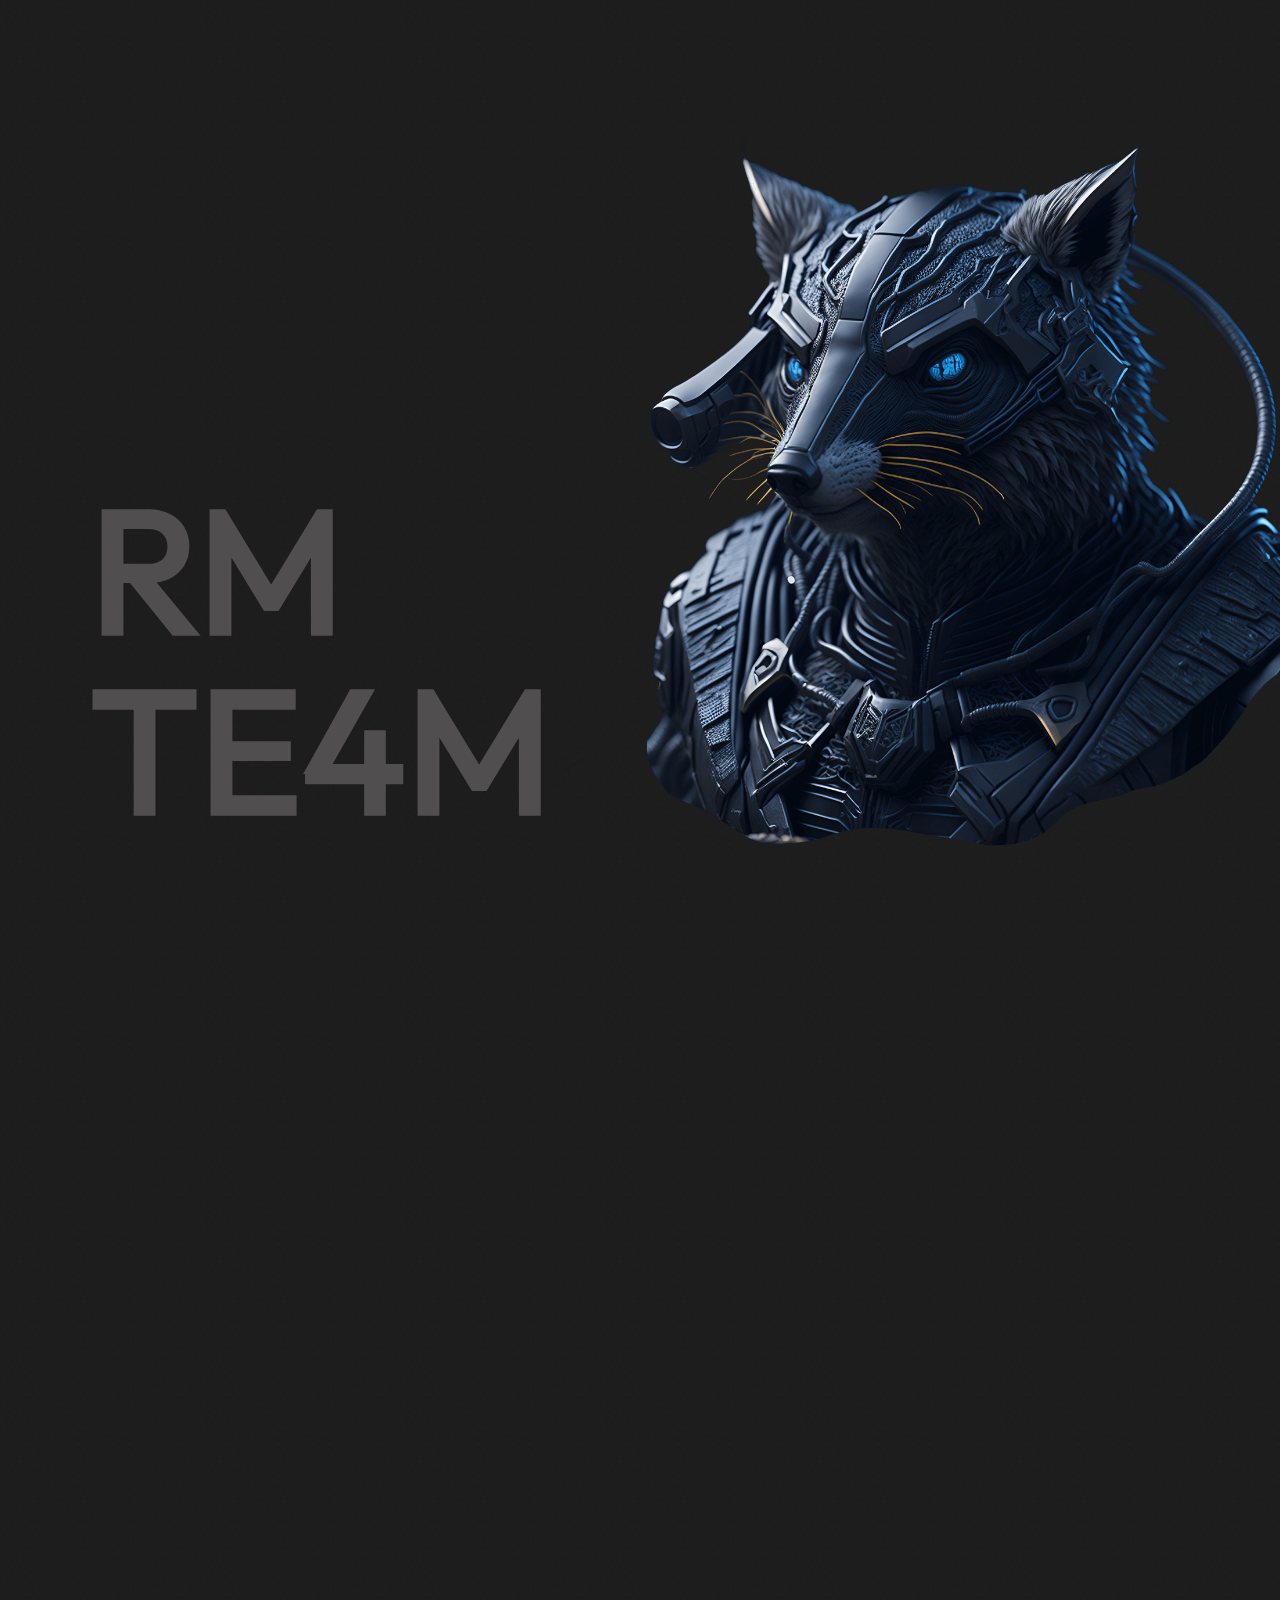
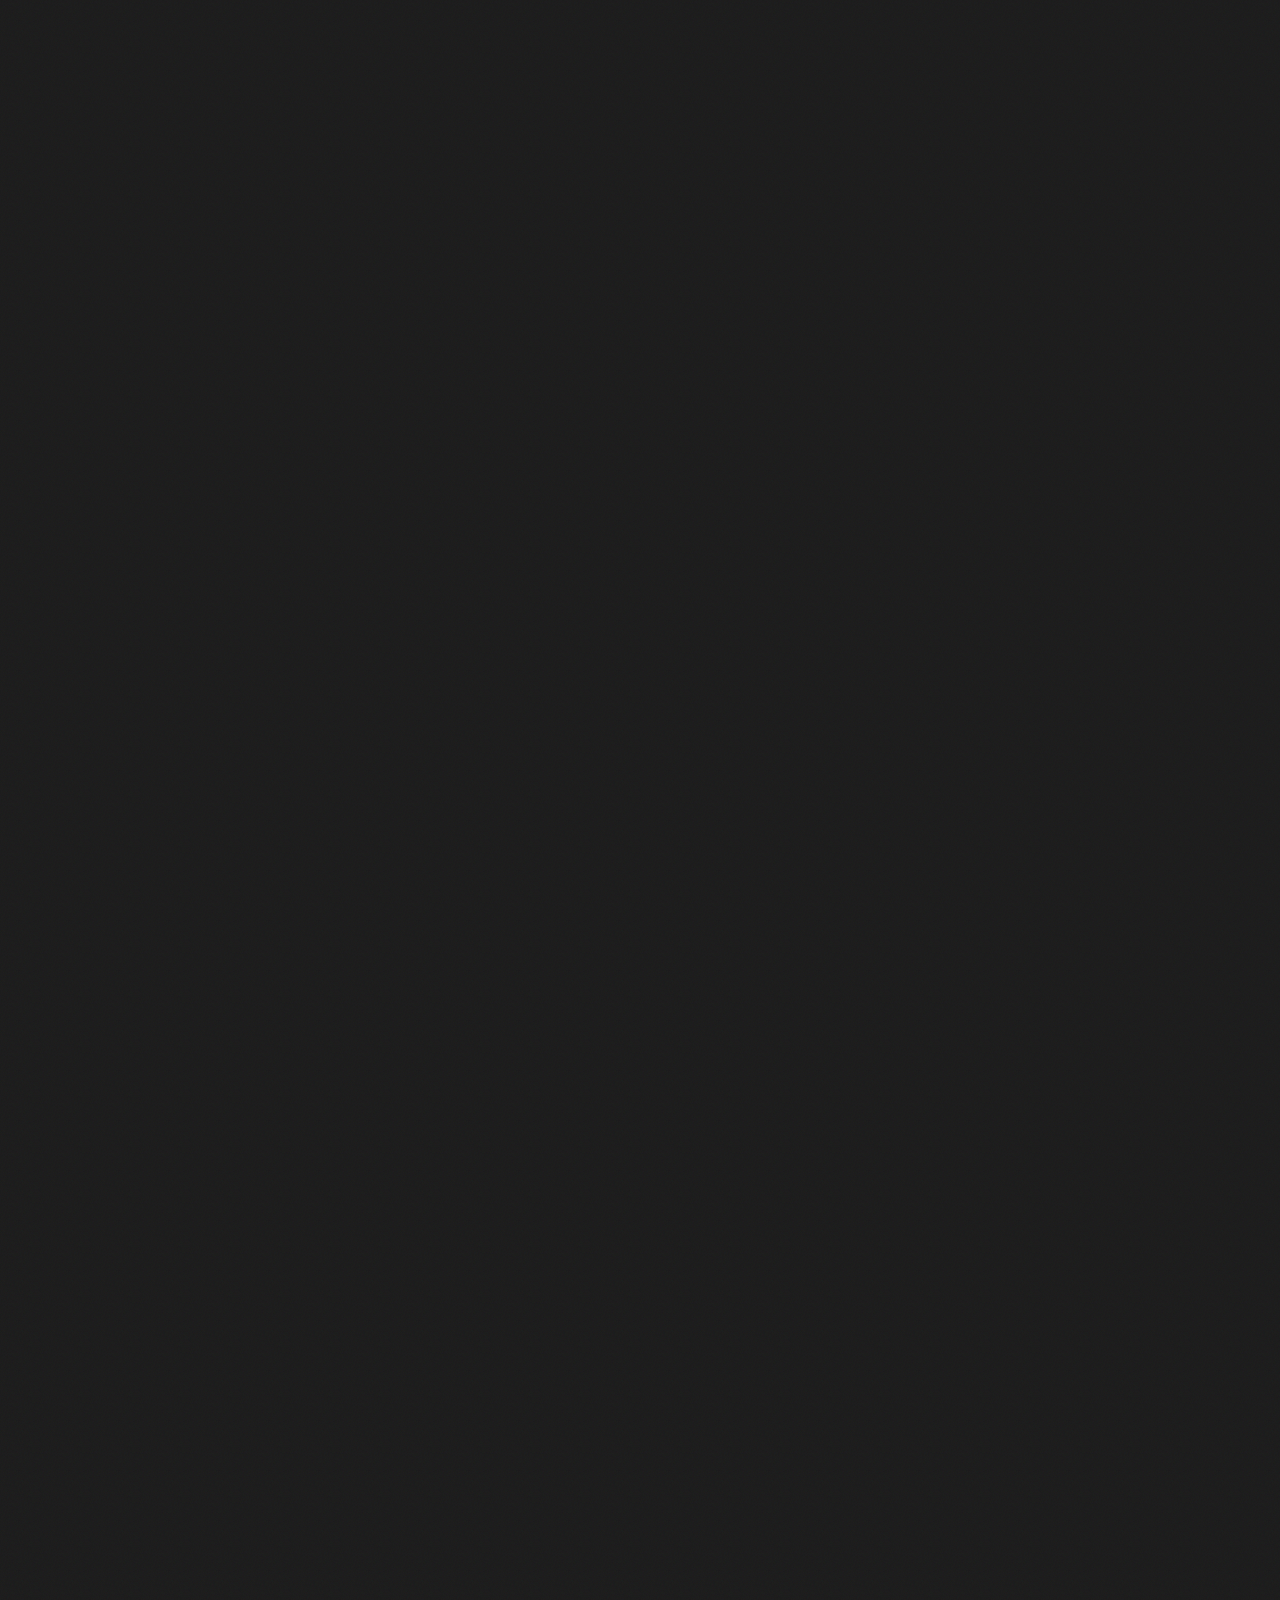
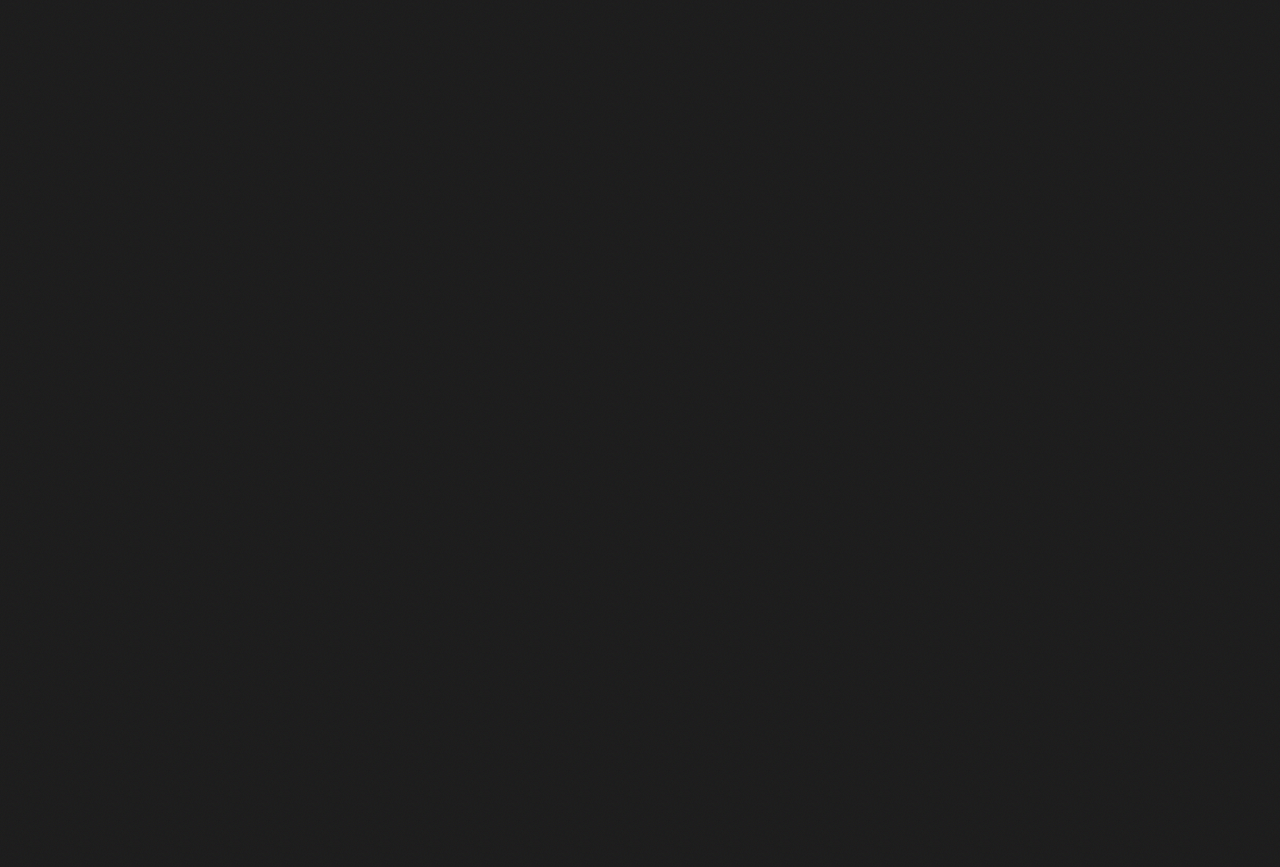
==== index.html @ 1c0ec833 "1.0.4" ====
<!DOCTYPE html>
<html lang="ru">
<head>

	<meta charset="UTF-8">
	<meta http-equiv="X-UA-Compatible" content="IE=edge">
	<meta name="viewport" content="width=device-width, initial-scale=1.0">
	<meta name="yandex-verification" content="faee36d8ee46a198" />
	<meta name="description" content="Создайте свой собственный веб-сайт с помощью нашей профессиональной веб-разработки. Мы предлагаем широкий спектр услуг по созданию и дизайну сайтов, включая мобильную адаптацию, оптимизацию для поисковых систем и пользовательский интерфейс. Наша команда опытных разработчиков готова помочь вам воплотить в жизнь вашу уникальную идею и создать эффективный и функциональный веб-сайт. Закажите свой новый сайт прямо сейчас и выделитесь среди конкурентов!">
	<meta name="p:domain_verify" content="6be5b421e99a1448b166b4dd6027c4ae"/>

	<meta http-equiv="cache-control" content="no-cache">
	<meta http-equiv="expires" content="0">

	<link rel="apple-touch-icon" sizes="57x57" href="img/favicon/apple-icon-57x57.png">
	<link rel="apple-touch-icon" sizes="60x60" href="img/favicon/apple-icon-60x60.png">
	<link rel="apple-touch-icon" sizes="72x72" href="img/favicon/apple-icon-72x72.png">
	<link rel="apple-touch-icon" sizes="76x76" href="img/favicon/apple-icon-76x76.png">
	<link rel="apple-touch-icon" sizes="114x114" href="img/favicon/apple-icon-114x114.png">
	<link rel="apple-touch-icon" sizes="120x120" href="img/favicon/apple-icon-120x120.png">
	<link rel="apple-touch-icon" sizes="144x144" href="img/favicon/apple-icon-144x144.png">
	<link rel="apple-touch-icon" sizes="152x152" href="img/favicon/apple-icon-152x152.png">
	<link rel="apple-touch-icon" sizes="180x180" href="img/favicon/apple-icon-180x180.png">
	<link rel="icon" type="image/png" sizes="192x192"  href="img/favicon/android-icon-192x192.png">
	<link rel="icon" type="image/png" sizes="32x32" href="img/favicon/favicon-32x32.png">
	<link rel="icon" type="image/png" sizes="96x96" href="img/favicon/favicon-96x96.png">
	<link rel="icon" type="image/png" sizes="16x16" href="img/favicon/favicon-16x16.png">
	<link rel="manifest" href="img/favicon/manifest.json">
	<meta name="msapplication-TileColor" content="#ffffff">
	<meta name="msapplication-TileImage" content="img/favicon/ms-icon-144x144.png">
	<meta name="theme-color" content="#ffffff">
	<link color="#fff" rel="mask-icon" href="img/favicon/apple-icon-120x120.svg">


	

	<title>RMTe4m</title>

	<script src="libs/gsap/gsap.min.js" defer></script>
	<script src="libs/gsap/ScrollTrigger.min.js" defer></script>
	<script src="libs/gsap/ScrollSmoother.min.js" defer></script>

	
 

	<link rel="stylesheet" href="css/main.css">
	<script src="js/app.js" defer></script>

</head>
<body>

	<div class="wrapper">
		<div class="content">

			<header class="hero-section">
				<img data-speed=".6" class="hero" src="img/logoff.png" alt="Alt" >
				<div class="container">
					<div data-speed=".75" class="main-header">
						<h1 class="main-title">RM</h1>
						<h1 class="main-title2">TE4M</h1>
					</div>
				</div>
			</header>
		
			<div class="portfolio">
				<div class="container">
					<main class="gallery">
	
						<div data-speed=".9" class="gallery__left">
		
							<img class="gallery__item" src="img/work/001.jpg" alt="Alt">
							<div class="text-block gallery__item">
								<h2 class="text-block__h">UX/UI-дизайн и  Nocode-решения</h2>
								<p class="text-block__p"> Создавайте осмысленный и красивый дизайн интерфейсов для решения бизнес-задач компании.</p>
							</div>
							<img class="gallery__item" src="img/work/002.jpg" alt="Alt">
		
							<div class="text-block gallery__item">
								<h2 class="text-block__h">Контекстная, таргетированная и медийная реклама</h2>
								<p class="text-block__p"> Стратегический маркетинг производительности для крупных организаций,стремящихся к лидерству в своей отрасли.</p>
							</div>
		
							<img class="gallery__item" src="img/work/006.jpg" alt="Alt">
		
						</div>

						<div data-speed="1.1" class="gallery__right">
		
							<div class="text-block gallery__item">
								<h2 class="text-block__h">Проектируем, разрабатываем, развиваем и поддерживаем веб‑проекты</h2>
								<p class="text-block__p">Команда обеспечивает полный цикл разработки,от архитектуры решения до регулярных релизов и долгосрочных проектов</p>
							</div>
		
							<img class="gallery__item" src="img/work/004.jpg" alt="Alt">
							<img class="gallery__item" src="img/work/005.jpg" alt="Alt">
							<img class="gallery__item" src="img/work/003.jpg" alt="Alt">
		
						</div>

					</main>
				</div>
			</div>

		</div>
	</div>
 
</body>
</html>
---- css/main.css ----
* {
	margin: 0;
	padding: 0;
	box-sizing: border-box;
}
:root {
	--index: calc(1vw + 1vh);
	--color-header: #f4efec;
	--color-text: #cdc6c3;
	--gallery-gap: calc(var(--index) * 7.5)
}
@font-face {
	font-family: raleway-c;
	src: url(../fonts/raleway-regular.woff2);
}
@font-face {
	font-family: outfit-c;
	src: url(../fonts/outfit-regular.woff2);
}
h1, h2, h3, h4, h5, h6 {
	font-family: outfit-c;
}
/* will-change */
.content, .hero, .main-header, .gallery > * {
	will-change: transform;
}
body {
	background-image: url(../img/bg.jpg);
	background-size: 50px;
	color: #fafafa;
	font-family: raleway-c;
	overflow-x: hidden;
}
.hero {
	width: calc(var(--index) * 36);
	position: absolute;
	left: 44vw;
	top: 22vh;
	z-index: -1;
}
.main-header {
	height: 100vh;
	
	
}
.container {
	padding: 0 7vw;
}
.main-title {
	font-size: calc(var(--index) * 8);
	color: #504e4f;
	position: absolute;
	width: min-content;
	bottom: 28vh;
	line-height: .9;
	
}
.main-title2{
	font-size: calc(var(--index) * 8);
	color: #504e4f;
	position: absolute;
	width: min-content;
	bottom: 8vh;
	
	line-height: .9;
	
	
}

.gallery {
	display: flex;
	padding: calc(var(--index) * 8) 0;
}
.gallery > * {
	flex: 1;
	display: flex;
	align-items: center;
	flex-direction: column;
}
.gallery__item {
	max-width: calc(var(--index) * 21);
	margin-bottom: var(--gallery-gap);
	max-height: 180vh;
	border-radius: 8px;
}
.gallery__left {
	margin-top: calc(var(--gallery-gap) * 1.75);
}
.gallery__right .gallery__item {
	margin: 0;
	margin-top: var(--gallery-gap);
}
.text-block {
	color: var(--color-text);
	position: relative;
}
.text-block__h {
	font-size: 2rem;
	line-height: 2.4rem;
	color: var(--color-header);
	margin-bottom: 1.5rem;
}
.text-block__p {
	line-height: 1.75;
}


@media (min-width: 1200px) {

}

@media (min-width: 992px) and (max-width: 1199px) {

}

@media (min-width: 768px) and (max-width: 991px) {
	.hero {
		width: calc(var(--index) * 24);
		position: absolute;
		/*left: 25vw;*/
		top: 30vh;
		z-index: -1;
		/* display: none; */
}
	.main-header{
		height: 80vh;
	}
}

@media (min-width: 480px) and (max-width: 767px) {

	.gallery{
		display: flex;
		flex-direction: column;
	}

	.hero {
		width: calc(var(--index) * 24);
		position: absolute;
		left: 25vw;
		top: 2vh;
		z-index: -1;
		/* display: none; */
}
}

@media (min-width: 320px) and (max-width: 479px) {
	.gallery{
		display: flex;
		flex-direction: column;
	}

	.hero {
		width: calc(var(--index) * 16);
		position: absolute;
		left: 45vw;
		top: 25vh;
		z-index: -1;
		/* display: none; */
}

.main-header{
	height: 70vh;
}
}

@media (max-width: 320px) {
	.gallery{
		display: flex;
		flex-direction: column;
	}
	.hero {
		width: calc(var(--index) * 20);
		position: absolute;
		left: 45vw;
		top: 15vh;
		z-index: -1;
		/* display: none; */
}
.main-header{
	height: 60vh;
}
}
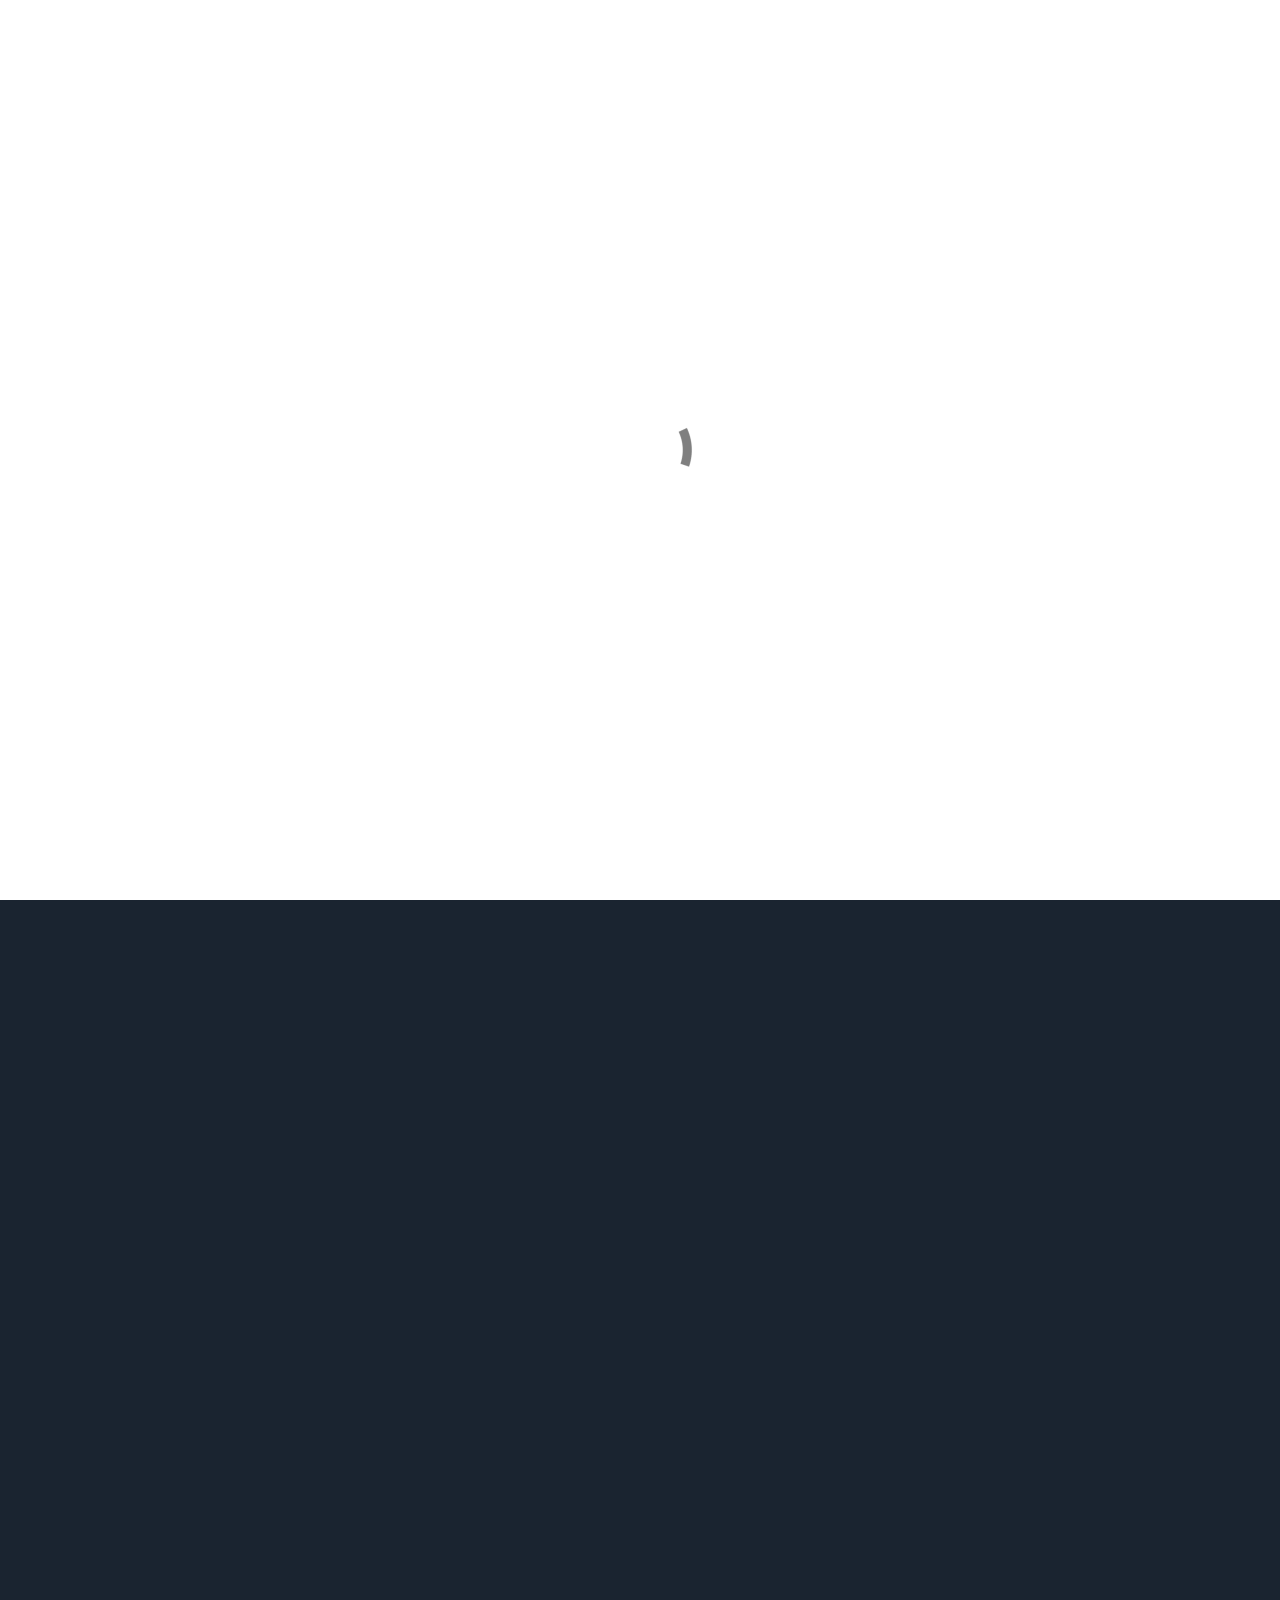
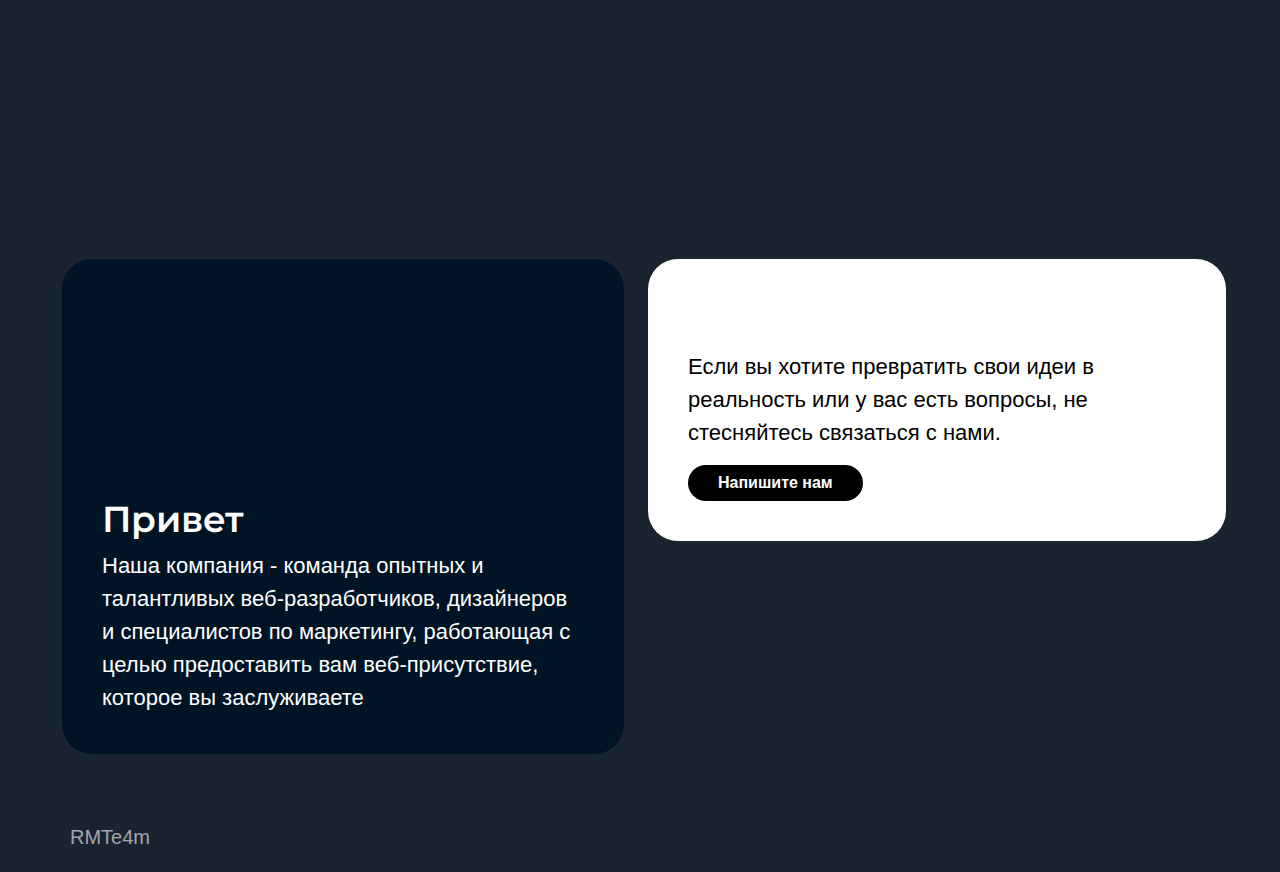
==== commit ad40aeef: "2.0.0" ====
--- a/index.html
+++ b/index.html
@@ -1,108 +1,268 @@
-<!DOCTYPE html>
-<html lang="ru">
-<head>
-
-	<meta charset="UTF-8">
-	<meta http-equiv="X-UA-Compatible" content="IE=edge">
-	<meta name="viewport" content="width=device-width, initial-scale=1.0">
-	<meta name="yandex-verification" content="faee36d8ee46a198" />
-	<meta name="description" content="Создайте свой собственный веб-сайт с помощью нашей профессиональной веб-разработки. Мы предлагаем широкий спектр услуг по созданию и дизайну сайтов, включая мобильную адаптацию, оптимизацию для поисковых систем и пользовательский интерфейс. Наша команда опытных разработчиков готова помочь вам воплотить в жизнь вашу уникальную идею и создать эффективный и функциональный веб-сайт. Закажите свой новый сайт прямо сейчас и выделитесь среди конкурентов!">
-	<meta name="p:domain_verify" content="6be5b421e99a1448b166b4dd6027c4ae"/>
-
-	<meta http-equiv="cache-control" content="no-cache">
-	<meta http-equiv="expires" content="0">
-
-	<link rel="apple-touch-icon" sizes="57x57" href="img/favicon/apple-icon-57x57.png">
-	<link rel="apple-touch-icon" sizes="60x60" href="img/favicon/apple-icon-60x60.png">
-	<link rel="apple-touch-icon" sizes="72x72" href="img/favicon/apple-icon-72x72.png">
-	<link rel="apple-touch-icon" sizes="76x76" href="img/favicon/apple-icon-76x76.png">
-	<link rel="apple-touch-icon" sizes="114x114" href="img/favicon/apple-icon-114x114.png">
-	<link rel="apple-touch-icon" sizes="120x120" href="img/favicon/apple-icon-120x120.png">
-	<link rel="apple-touch-icon" sizes="144x144" href="img/favicon/apple-icon-144x144.png">
-	<link rel="apple-touch-icon" sizes="152x152" href="img/favicon/apple-icon-152x152.png">
-	<link rel="apple-touch-icon" sizes="180x180" href="img/favicon/apple-icon-180x180.png">
-	<link rel="icon" type="image/png" sizes="192x192"  href="img/favicon/android-icon-192x192.png">
-	<link rel="icon" type="image/png" sizes="32x32" href="img/favicon/favicon-32x32.png">
-	<link rel="icon" type="image/png" sizes="96x96" href="img/favicon/favicon-96x96.png">
-	<link rel="icon" type="image/png" sizes="16x16" href="img/favicon/favicon-16x16.png">
-	<link rel="manifest" href="img/favicon/manifest.json">
-	<meta name="msapplication-TileColor" content="#ffffff">
-	<meta name="msapplication-TileImage" content="img/favicon/ms-icon-144x144.png">
-	<meta name="theme-color" content="#ffffff">
-	<link color="#fff" rel="mask-icon" href="img/favicon/apple-icon-120x120.svg">
-
-
-	
-
-	<title>RMTe4m</title>
-
-	<script src="libs/gsap/gsap.min.js" defer></script>
-	<script src="libs/gsap/ScrollTrigger.min.js" defer></script>
-	<script src="libs/gsap/ScrollSmoother.min.js" defer></script>
-
-	
- 
-
-	<link rel="stylesheet" href="css/main.css">
-	<script src="js/app.js" defer></script>
-
-</head>
-<body>
-
-	<div class="wrapper">
-		<div class="content">
-
-			<header class="hero-section">
-				<img data-speed=".6" class="hero" src="img/logoff.png" alt="Alt" >
-				<div class="container">
-					<div data-speed=".75" class="main-header">
-						<h1 class="main-title">RM</h1>
-						<h1 class="main-title2">TE4M</h1>
-					</div>
-				</div>
-			</header>
-		
-			<div class="portfolio">
-				<div class="container">
-					<main class="gallery">
-	
-						<div data-speed=".9" class="gallery__left">
-		
-							<img class="gallery__item" src="img/work/001.jpg" alt="Alt">
-							<div class="text-block gallery__item">
-								<h2 class="text-block__h">UX/UI-дизайн и  Nocode-решения</h2>
-								<p class="text-block__p"> Создавайте осмысленный и красивый дизайн интерфейсов для решения бизнес-задач компании.</p>
-							</div>
-							<img class="gallery__item" src="img/work/002.jpg" alt="Alt">
-		
-							<div class="text-block gallery__item">
-								<h2 class="text-block__h">Контекстная, таргетированная и медийная реклама</h2>
-								<p class="text-block__p"> Стратегический маркетинг производительности для крупных организаций,стремящихся к лидерству в своей отрасли.</p>
-							</div>
-		
-							<img class="gallery__item" src="img/work/006.jpg" alt="Alt">
-		
-						</div>
-
-						<div data-speed="1.1" class="gallery__right">
-		
-							<div class="text-block gallery__item">
-								<h2 class="text-block__h">Проектируем, разрабатываем, развиваем и поддерживаем веб‑проекты</h2>
-								<p class="text-block__p">Команда обеспечивает полный цикл разработки,от архитектуры решения до регулярных релизов и долгосрочных проектов</p>
-							</div>
-		
-							<img class="gallery__item" src="img/work/004.jpg" alt="Alt">
-							<img class="gallery__item" src="img/work/005.jpg" alt="Alt">
-							<img class="gallery__item" src="img/work/003.jpg" alt="Alt">
-		
-						</div>
-
-					</main>
-				</div>
-			</div>
-
-		</div>
-	</div>
- 
-</body>
-</html>+<!doctype html>
+<html>
+<head>
+    <meta charset="utf-8">
+    <meta name="keywords" content="">
+    <meta name="description" content="">
+    <meta name="viewport" content="width=device-width, initial-scale=1.0, viewport-fit=cover">
+	<meta name="robots" content="index, follow">
+    
+
+
+
+
+	<meta name="description" content="Создайте свой собственный веб-сайт с помощью нашей профессиональной веб-разработки. Мы предлагаем широкий спектр услуг по созданию и дизайну сайтов, включая мобильную адаптацию, оптимизацию для поисковых систем и пользовательский интерфейс. Наша команда опытных разработчиков готова помочь вам воплотить в жизнь вашу уникальную идею и создать эффективный и функциональный веб-сайт. Закажите свой новый сайт прямо сейчас и выделитесь среди конкурентов!">
+	<meta name="p:domain_verify" content="6be5b421e99a1448b166b4dd6027c4ae"/>
+
+	<meta http-equiv="cache-control" content="no-cache">
+	<meta http-equiv="expires" content="0">
+
+	<link rel="apple-touch-icon" sizes="57x57" href="img/favicon/apple-icon-57x57.png">
+	<link rel="apple-touch-icon" sizes="60x60" href="img/favicon/apple-icon-60x60.png">
+	<link rel="apple-touch-icon" sizes="72x72" href="img/favicon/apple-icon-72x72.png">
+	<link rel="apple-touch-icon" sizes="76x76" href="img/favicon/apple-icon-76x76.png">
+	<link rel="apple-touch-icon" sizes="114x114" href="img/favicon/apple-icon-114x114.png">
+	<link rel="apple-touch-icon" sizes="120x120" href="img/favicon/apple-icon-120x120.png">
+	<link rel="apple-touch-icon" sizes="144x144" href="img/favicon/apple-icon-144x144.png">
+	<link rel="apple-touch-icon" sizes="152x152" href="img/favicon/apple-icon-152x152.png">
+	<link rel="apple-touch-icon" sizes="180x180" href="img/favicon/apple-icon-180x180.png">
+	<link rel="icon" type="image/png" sizes="192x192"  href="img/favicon/android-icon-192x192.png">
+	<link rel="icon" type="image/png" sizes="32x32" href="img/favicon/favicon-32x32.png">
+	<link rel="icon" type="image/png" sizes="96x96" href="img/favicon/favicon-96x96.png">
+	<link rel="icon" type="image/png" sizes="16x16" href="img/favicon/favicon-16x16.png">
+	<link rel="manifest" href="img/favicon/manifest.json">
+	<meta name="msapplication-TileColor" content="#ffffff">
+	<meta name="msapplication-TileImage" content="img/favicon/ms-icon-144x144.png">
+	<meta name="theme-color" content="#ffffff">
+	<link color="#fff" rel="mask-icon" href="img/favicon/apple-icon-120x120.svg">
+
+	<link rel="shortcut icon" type="image/png" href="favicon.ico">
+
+
+
+
+
+    
+	<link rel="stylesheet" type="text/css" href="./css/bootstrap.min.css?3400">
+	<link rel="stylesheet" type="text/css" href="style.css?5628">
+	<link rel="stylesheet" type="text/css" href="./css/animate.min.css?1532">
+	<link href='https://fonts.googleapis.com/css?family=Montserrat&display=swap&subset=latin,latin-ext' rel='stylesheet' type='text/css'>
+    <title>Home</title>
+
+
+    
+<!-- Analytics -->
+ 
+<!-- Analytics END -->
+    
+</head>
+<body>
+
+<!-- Preloader -->
+<div id="page-loading-blocs-notifaction" class="page-preloader"></div>
+<!-- Preloader END -->
+
+
+<!-- Main container -->
+<div class="page-container">
+    
+<!-- bloc-1 -->
+<div class="bloc sticky-nav bgc-3726 d-bloc " id="bloc-1">
+	<div class="container bloc-no-padding">
+		<div class="row">
+			<div class="col ps-lg-3 pe-lg-3 ps-0 pe-0 ps-sm-2 pe-sm-2">
+				<nav class="navbar navbar-light row navbar-expand-md" role="navigation">
+					<div class="container-fluid ">
+						<a class="navbar-brand brand ltc-3849" href="./">RMTe4m</a>
+						<button id="nav-toggle" type="button" class="ui-navbar-toggler navbar-toggler border-0 p-0 ms-auto" aria-expanded="false" aria-label="Toggle navigation" data-bs-toggle="collapse" data-bs-target=".navbar-18508">
+							<span class="navbar-toggler-icon"><svg height="32" viewBox="0 0 32 32" width="32"><path class="svg-menu-icon" d="m2 9h28m-28 7h28m-28 7h28"></path></svg></span>
+						</button>
+						<div class="collapse navbar-collapse navbar-18508">
+								<ul class="site-navigation nav navbar-nav ms-auto">
+									<li class="nav-item">
+										<a href="./prorj1/index.html" class="nav-link a-btn">Разработка</a>
+									</li>
+									<li class="nav-item">
+										<a href="./proj2/index.html" class="nav-link a-btn">UX/UI-дизайн</a>
+									</li>
+									<li class="nav-item">
+										<a href="./proj3/index.html" class="nav-link a-btn">SEO</a>
+									</li>
+									<li class="nav-item">
+										<a href="./proj4/index.html" class="nav-link a-btn">Брендинг</a>
+									</li>
+									<li class="nav-item">
+										<a href="./contact/index.html" class="nav-link a-btn">Контакты</a>
+									</li>
+								</ul>
+							</div>
+					</div>
+				</nav>
+			</div>
+		</div>
+	</div>
+</div>
+<!-- bloc-1 END -->
+
+<!-- bloc-1 -->
+<div class="bloc bgc-3726 d-bloc" id="bloc-1">
+	<div class="container bloc-lg">
+		<div class="row">
+			<div class="col-md-6 text-start">
+				<ul class="list-style list-unstyled">
+					<li>
+						<p class="p-style tc-3849 floating animated floating-hvr" data-appear-anim-style="floating">
+							Разработка
+						</p>
+					</li>
+					<li>
+						<p class="p-2-style tc-3849 animated floating" data-appear-anim-style="floating">
+							UX/UI-дизайн
+						</p>
+					</li>
+					<li>
+						<p class="p-3-style tc-3849 animated floating" data-appear-anim-style="floating">
+							Реклама, SEO
+						</p>
+					</li>
+					<li>
+						<p class="p-4-style tc-3849 animated floating" data-appear-anim-style="floating">
+							Брендинг
+						</p>
+					</li>
+				</ul>
+			</div>
+			<div class="col-md-6 text-start">
+				<div class="form-group mb-3">
+					<p class="p-5-style tc-3849">
+						Наша страсть - воплощать ваши идеи в современные и функциональные онлайн-платформы<br>
+					</p>
+				</div>
+				<div class="form-group mb-3">
+					<p class="p-6-style tc-3849">
+						Мы - команда опытных и талантливых разработчиков, специализирующихся на создании уникальных и инновационных веб-сайтов.<br>
+					</p>
+				</div>
+			</div>
+		</div>
+	</div>
+</div>
+<!-- bloc-1 END -->
+
+<!-- bloc-0 -->
+<div class="bloc bgc-3726 d-bloc" id="bloc-0">
+	<div class="container bloc-sm">
+		<div class="row">
+			<div class="col-md-6 text-center text-md-start mb-4 col-lg-6 text-sm-start pe-0 ps-0 col-sm-6 ps-sm-2 pe-sm-2 mb-sm-2 mb-lg-4 ps-lg-3 pe-lg-3">
+				<div class="bento-box bg-img-box text-start box-bg-1 scroll-fx-right-in-fade">
+					<h3 class="box-heading gradient-heading">
+						Разработка<br>
+					</h3><a href="./prorj1/"><img src="img/lazyload-ph.png" data-src="img/arrow.svg" class="img-fluid mx-auto d-block arrow-btn img-style lazyload" alt="arrow" data-bs-placement="top" data-bs-toggle="tooltip" title="View Project." width="60" height="60"></a>
+				</div>
+			</div>
+			<div class="col-md-6 text-md-start mb-4 col-lg-6 text-sm-start text-start pe-0 ps-0 col-sm-6 pe-sm-2 ps-sm-2 mb-sm-3 mb-lg-4 ps-lg-3 pe-lg-3">
+				<div class="bento-box bg-img-box box-bg-2 scroll-fx-left-in-fade">
+					<h3 class="box-heading gradient-heading">
+						UX/UI-дизайн<br>
+					</h3><a href="./proj2/"><img src="img/lazyload-ph.png" data-src="img/arrow.svg" class="img-fluid mx-auto d-block arrow-btn img-bloc-0-style lazyload" alt="arrow" data-bs-placement="top" data-bs-toggle="tooltip" title="View Project." width="60" height="60"></a>
+				</div>
+			</div>
+			<div class="col-md-6 text-md-start mb-4 col-lg-6 text-sm-start text-start pe-0 ps-0 col-sm-6 pe-sm-2 ps-sm-2 mb-sm-3 ps-lg-3 pe-lg-3 mb-lg-4">
+				<div class="bento-box bg-img-box box-bg-3 none scroll-fx-right-in-fade">
+					<h3 class="box-heading gradient-heading">
+						Брендинг
+					</h3><a href="./proj3/"><img src="img/lazyload-ph.png" data-src="img/arrow.svg" class="img-fluid mx-auto d-block arrow-btn img-3-style lazyload" alt="arrow" data-bs-placement="top" data-bs-toggle="tooltip" title="View Project." width="60" height="60"></a>
+				</div>
+			</div>
+			<div class="col-md-6 text-md-start mb-4 col-lg-6 text-sm-start text-start pe-0 ps-0 col-sm-6 pe-sm-2 ps-sm-2 mb-sm-2 ps-lg-3 pe-lg-3 mb-lg-4">
+				<div class="bento-box bg-img-box box-bg-4 none scroll-fx-left-in-fade">
+					<h3 class="box-heading gradient-heading">
+						Реклама, SEO
+					</h3><a href="./proj4/"><img src="img/lazyload-ph.png" data-src="img/arrow.svg" class="img-fluid mx-auto d-block arrow-btn img-4-style lazyload" alt="arrow" data-bs-placement="top" data-bs-toggle="tooltip" title="View Project." width="60" height="60"></a>
+				</div>
+			</div>
+			<div class="text-center text-md-start col-lg-12 col-md-12 mt-3 mt-sm-4 pe-0 ps-0 mt-md-4 ps-sm-2 pe-sm-2">
+				<h3 class="section-heading primary-text mb-3 mb-lg-4 text-lg-start float-lg-none me-lg-0 scroll-fx-left-in scroll-fx-left-out">
+					Давайте работать вместе!
+				</h3>
+			</div>
+			<div class="text-md-start l-bloc mb-4 col-lg-12 text-lg-start col-md-12 text-start ps-lg-0 pe-lg-0">
+				<div class="row">
+					<div class="d-flex col-sm-12 mb-4 pe-0 ps-0 mb-sm-3 col-md-12 mb-md-3 ps-sm-2 col-lg-6 mb-lg-0 pe-lg-3 ps-lg-3 pe-sm-2">
+						<div class="bento-box bgc-5341 primary-gradient">
+							<picture><source type="image/webp" srcset="img/lazyload-ph.png" data-srcset="img/Emojilo.webp"><img src="img/lazyload-ph.png" data-src="img/Emojilo.png" class="img-fluid mx-auto d-block avatar mb-4 img-emoji-style lazyload" alt="avatar@2x" width="175" height="175"></picture>
+							<h3 class="tc-3849 box-heading">
+								Привет
+							</h3>
+							<p class="box-info tc-3849 mb-0">
+								Наша компания - команда опытных и талантливых веб-разработчиков, дизайнеров и специалистов по маркетингу, работающая с целью предоставить вам веб-присутствие, которое вы заслуживаете<br>
+							</p>
+						</div>
+					</div>
+					<div class="text-lg-start text-sm-start ps-0 pe-0 ps-sm-2 pe-sm-2 col-lg-6 text-center">
+						<div class="bento-box mb-4 mb-sm-3 mb-lg-4 container-div-min-height">
+							<h3 class="box-heading primary-text">
+								Contact
+							</h3>
+							<p class="tc-2190 box-info">
+								Если вы хотите превратить свои идеи в реальность или у вас есть вопросы, не стесняйтесь связаться с нами.<br>
+							</p><a href="./contact/" class="btn btn-rd box-btn fill-mob-btn btn-c-2190">Напишите нам<br></a>
+						</div>
+					</div>
+				</div>
+			</div>
+		</div>
+	</div>
+</div>
+<!-- bloc-0 END -->
+
+<!-- ScrollToTop Button -->
+<button aria-label="Scroll to top button" class="bloc-button btn btn-d scrollToTop" onclick="scrollToTarget('1',this)"><svg xmlns="http://www.w3.org/2000/svg" width="22" height="22" viewBox="0 0 32 32"><path class="scroll-to-top-btn-icon" d="M30,22.656l-14-13-14,13"/></svg></button>
+<!-- ScrollToTop Button END-->
+
+
+<!-- bloc-8 -->
+<div class="bloc bgc-3726 d-bloc" id="bloc-8">
+	<div class="container bloc-sm">
+		<div class="row">
+			<div class="col-lg-3 col-md-3 col-sm-3 col-4 text-start">
+				<a href="./" class="a-btn a-block navbar-logo mt-lg-1 mt-md-1 text-lg-left">RMTe4m<br></a>
+			</div>
+			<div class="col-md-3 col-sm-3 col-4 text-start text-lg-center col-lg-8">
+				<div class="mt-lg-2 mt-md-2 mt-sm-1 mt-1 mb-0"><div class="social-link-bric text-end">
+<!-- <a href="https://twitter.com" class="twitter-link" target="_blank"><svg xmlns="http://www.w3.org/2000/svg" width="20" height="20" fill="#646464" viewBox="0 0 24 24" style="margin-left: 0px; margin-right: 0px;"><path d="M19 0h-14c-2.761 0-5 2.239-5 5v14c0 2.761 2.239 5 5 5h14c2.762 0 5-2.239 5-5v-14c0-2.761-2.238-5-5-5zm-.139 9.237c.209 4.617-3.234 9.765-9.33 9.765-1.854 0-3.579-.543-5.032-1.475 1.742.205 3.48-.278 4.86-1.359-1.437-.027-2.649-.976-3.066-2.28.515.098 1.021.069 1.482-.056-1.579-.317-2.668-1.739-2.633-3.26.442.246.949.394 1.486.411-1.461-.977-1.875-2.907-1.016-4.383 1.619 1.986 4.038 3.293 6.766 3.43-.479-2.053 1.08-4.03 3.199-4.03.943 0 1.797.398 2.395 1.037.748-.147 1.451-.42 2.086-.796-.246.767-.766 1.41-1.443 1.816.664-.08 1.297-.256 1.885-.517-.439.656-.996 1.234-1.639 1.697z"></path></svg></a>
+
+<a href="https://www.facebook.com" class="facebook-link" target="_blank"><svg xmlns="http://www.w3.org/2000/svg" width="20" height="20" fill="#646464" viewBox="0 0 24 24" style="margin-left: 0px; margin-right: 0px;"><path d="M19 0h-14c-2.761 0-5 2.239-5 5v14c0 2.761 2.239 5 5 5h14c2.762 0 5-2.239 5-5v-14c0-2.761-2.238-5-5-5zm-3 7h-1.924c-.615 0-1.076.252-1.076.889v1.111h3l-.238 3h-2.762v8h-3v-8h-2v-3h2v-1.923c0-2.022 1.064-3.077 3.461-3.077h2.539v3z"></path></svg></a>
+
+<a href="https://www.instagram.com" class="instagram-link" target="_blank"><svg xmlns="http://www.w3.org/2000/svg" width="20" height="20" fill="#646464" viewBox="0 0 24 24" style="margin-left: 0px; margin-right: 0px;"><path d="M15.233 5.488c-.843-.038-1.097-.046-3.233-.046s-2.389.008-3.232.046c-2.17.099-3.181 1.127-3.279 3.279-.039.844-.048 1.097-.048 3.233s.009 2.389.047 3.233c.099 2.148 1.106 3.18 3.279 3.279.843.038 1.097.047 3.233.047 2.137 0 2.39-.008 3.233-.046 2.17-.099 3.18-1.129 3.279-3.279.038-.844.046-1.097.046-3.233s-.008-2.389-.046-3.232c-.099-2.153-1.111-3.182-3.279-3.281zm-3.233 10.62c-2.269 0-4.108-1.839-4.108-4.108 0-2.269 1.84-4.108 4.108-4.108s4.108 1.839 4.108 4.108c0 2.269-1.839 4.108-4.108 4.108zm4.271-7.418c-.53 0-.96-.43-.96-.96s.43-.96.96-.96.96.43.96.96-.43.96-.96.96zm-1.604 3.31c0 1.473-1.194 2.667-2.667 2.667s-2.667-1.194-2.667-2.667c0-1.473 1.194-2.667 2.667-2.667s2.667 1.194 2.667 2.667zm4.333-12h-14c-2.761 0-5 2.239-5 5v14c0 2.761 2.239 5 5 5h14c2.762 0 5-2.239 5-5v-14c0-2.761-2.238-5-5-5zm.952 15.298c-.132 2.909-1.751 4.521-4.653 4.654-.854.039-1.126.048-3.299.048s-2.444-.009-3.298-.048c-2.908-.133-4.52-1.748-4.654-4.654-.039-.853-.048-1.125-.048-3.298 0-2.172.009-2.445.048-3.298.134-2.908 1.748-4.521 4.654-4.653.854-.04 1.125-.049 3.298-.049s2.445.009 3.299.048c2.908.133 4.523 1.751 4.653 4.653.039.854.048 1.127.048 3.299 0 2.173-.009 2.445-.048 3.298z"></path></svg></a> -->
+
+
+
+
+
+
+
+
+</div>
+				</div>
+			</div>
+		</div>
+	</div>
+</div>
+<!-- bloc-8 END -->
+
+</div>
+<!-- Main container END -->
+    
+
+
+<!-- Additional JS -->
+<script src="./js/bootstrap.bundle.min.js?4355"></script>
+<script src="./js/blocs.min.js?4643"></script>
+<script src="./js/lazysizes.min.js" defer></script>
+<script src="./js/scrollFX.js?5568"></script>
+<!-- Additional JS END -->
+
+
+</body>
+</html>
--- a/style.css
+++ b/style.css
@@ -0,0 +1,820 @@
+/*-----------------------------------------------------------------------------------
+	RMTe4m
+	About: A shiny new Blocs website.
+	Author: Norman Sheeran
+	Version: 1.0
+	Built with Blocs
+-----------------------------------------------------------------------------------*/
+body{
+	margin:0;
+	padding:0;
+    background:var(--swatch-var-970);
+    overflow-x:hidden;
+    -webkit-font-smoothing: antialiased;
+    -moz-osx-font-smoothing: grayscale;
+}
+.page-container{overflow: hidden;} /* Prevents unwanted scroll space when scroll FX used. */
+a,button{transition: background .3s ease-in-out;outline: none!important;} /* Prevent blue selection glow on Chrome and Safari */
+a:hover{text-decoration: none; cursor:pointer;}
+.scroll-fx-lock-init{position:fixed!important;top: 0;bottom: 0;left: :0;right: 0;z-index:99999;} /* ScrollFX Lock */
+.blocs-grid-container{display: grid!important;grid-template-columns: 1fr 1fr;grid-template-rows: auto auto;column-gap: 1.5rem;row-gap: 1.5rem;} /* CSS Grid */
+nav .dropdown-menu .nav-link:not(.blocsapp-special-menu .nav-link){color:rgba(0,0,0,0.6)!important;} /* Maintain Downdown Menu Link Color in Navigation */
+[data-bs-theme="dark"] nav .dropdown-menu .nav-link:not(.blocsapp-special-menu .nav-link){color:var(--bs-dropdown-link-color)!important;} /* Maintain Downdown Menu Link Color in Navigation in Darkmode */
+
+
+/* Preloader */
+
+.page-preloader{position: fixed;top: 0;bottom: 0;width: 100%;z-index:100000;background:#FFFFFF url("img/pageload-spinner.gif") no-repeat center center;animation-name: preloader-fade;animation-delay: 2s;animation-duration: 0.5s;animation-fill-mode: both;}
+.preloader-complete{animation-delay:0.1s;}
+@keyframes preloader-fade {0% {opacity: 1;visibility: visible;}100% {opacity: 0;visibility: hidden;}}
+
+/* = Blocs
+-------------------------------------------------------------- */
+
+.bloc{
+	width:100%;
+	clear:both;
+	background: 50% 50% no-repeat;
+	padding:0 20px;
+	-webkit-background-size: cover;
+	-moz-background-size: cover;
+	-o-background-size: cover;
+	background-size: cover;
+	position:relative;
+	display:flex;
+}
+.bloc .container{
+	padding-left:0;
+	padding-right:0;
+	position:relative;
+}
+
+
+/* Sizes */
+
+.bloc-lg{
+	padding:100px 20px;
+}
+.bloc-md{
+	padding:50px 20px;
+}
+.bloc-sm{
+	padding:20px;
+}
+
+
+/* Dark theme */
+
+.d-bloc{
+	color:rgba(255,255,255,.7);
+}
+.d-bloc button:hover{
+	color:rgba(255,255,255,.9);
+}
+.d-bloc .icon-round,.d-bloc .icon-square,.d-bloc .icon-rounded,.d-bloc .icon-semi-rounded-a,.d-bloc .icon-semi-rounded-b{
+	border-color:rgba(255,255,255,.9);
+}
+.d-bloc .divider-h span{
+	border-color:rgba(255,255,255,.2);
+}
+.d-bloc .a-btn,.d-bloc .navbar a, .d-bloc a .icon-sm, .d-bloc a .icon-md, .d-bloc a .icon-lg, .d-bloc a .icon-xl, .d-bloc h1 a, .d-bloc h2 a, .d-bloc h3 a, .d-bloc h4 a, .d-bloc h5 a, .d-bloc h6 a, .d-bloc p a{
+	color:rgba(255,255,255,.6);
+}
+.d-bloc .a-btn:hover,.d-bloc .navbar a:hover,.d-bloc a:hover .icon-sm, .d-bloc a:hover .icon-md, .d-bloc a:hover .icon-lg, .d-bloc a:hover .icon-xl, .d-bloc h1 a:hover, .d-bloc h2 a:hover, .d-bloc h3 a:hover, .d-bloc h4 a:hover, .d-bloc h5 a:hover, .d-bloc h6 a:hover, .d-bloc p a:hover{
+	color:rgba(255,255,255,1);
+}
+.d-bloc .navbar-toggle .icon-bar{
+	background:rgba(255,255,255,1);
+}
+.d-bloc .btn-wire,.d-bloc .btn-wire:hover{
+	color:rgba(255,255,255,1);
+	border-color:rgba(255,255,255,1);
+}
+.d-bloc .card{
+	color:rgba(0,0,0,.5);
+}
+.d-bloc .card button:hover{
+	color:rgba(0,0,0,.7);
+}
+.d-bloc .card icon{
+	border-color:rgba(0,0,0,.7);
+}
+.d-bloc .card .divider-h span{
+	border-color:rgba(0,0,0,.1);
+}
+.d-bloc .card .a-btn{
+	color:rgba(0,0,0,.6);
+}
+.d-bloc .card .a-btn:hover{
+	color:rgba(0,0,0,1);
+}
+.d-bloc .card .btn-wire, .d-bloc .card .btn-wire:hover{
+	color:rgba(0,0,0,.7);
+	border-color:rgba(0,0,0,.3);
+}
+
+
+/* Light theme */
+
+.d-bloc .card,.l-bloc{
+	color:rgba(0,0,0,.5);
+}
+.d-bloc .card button:hover,.l-bloc button:hover{
+	color:rgba(0,0,0,.7);
+}
+.l-bloc .icon-round,.l-bloc .icon-square,.l-bloc .icon-rounded,.l-bloc .icon-semi-rounded-a,.l-bloc .icon-semi-rounded-b{
+	border-color:rgba(0,0,0,.7);
+}
+.d-bloc .card .divider-h span,.l-bloc .divider-h span{
+	border-color:rgba(0,0,0,.1);
+}
+.d-bloc .card .a-btn,.l-bloc .a-btn,.l-bloc .navbar a,.l-bloc a .icon-sm, .l-bloc a .icon-md, .l-bloc a .icon-lg, .l-bloc a .icon-xl, .l-bloc h1 a, .l-bloc h2 a, .l-bloc h3 a, .l-bloc h4 a, .l-bloc h5 a, .l-bloc h6 a, .l-bloc p a{
+	color:rgba(0,0,0,.6);
+}
+.d-bloc .card .a-btn:hover,.l-bloc .a-btn:hover,.l-bloc .navbar a:hover, .l-bloc a:hover .icon-sm, .l-bloc a:hover .icon-md, .l-bloc a:hover .icon-lg, .l-bloc a:hover .icon-xl, .l-bloc h1 a:hover, .l-bloc h2 a:hover, .l-bloc h3 a:hover, .l-bloc h4 a:hover, .l-bloc h5 a:hover, .l-bloc h6 a:hover, .l-bloc p a:hover{
+	color:rgba(0,0,0,1);
+}
+.l-bloc .navbar-toggle .icon-bar{
+	color:rgba(0,0,0,.6);
+}
+.d-bloc .card .btn-wire,.d-bloc .card .btn-wire:hover,.l-bloc .btn-wire,.l-bloc .btn-wire:hover{
+	color:rgba(0,0,0,.7);
+	border-color:rgba(0,0,0,.3);
+}
+
+
+/* = NavBar
+-------------------------------------------------------------- */
+
+/* = Sticky Nav
+-------------------------------------------------------------- */
+
+.sticky-nav.sticky{
+	position:fixed;
+	top:0;
+	z-index:1000;
+	box-shadow:0 1px 2px rgba(0,0,0,.3);
+	 transition: all .2s ease-out;
+}
+/* Navbar Icon */
+.svg-menu-icon{
+	fill: none;
+	stroke: rgba(0,0,0,0.5);
+	stroke-width: 2px;
+	fill-rule: evenodd;
+}
+.navbar-dark .svg-menu-icon{
+	stroke: rgba(255,255,255,0.5);
+}
+.menu-icon-thin-bars{
+	stroke-width: 1px;
+}
+.menu-icon-thick-bars{
+	stroke-width: 5px;
+}
+.menu-icon-rounded-bars{
+	stroke-width: 3px;
+	stroke-linecap: round;
+}
+.menu-icon-filled{
+	fill: rgba(0,0,0,0.5);
+	stroke-width: 0px;
+}
+.navbar-dark .menu-icon-filled{
+	fill: rgba(255,255,255,0.5);
+}
+.navbar-toggler-icon{
+	background: none!important;
+	pointer-events: none;
+	width: 33px;
+	height: 33px;
+}
+/* Handle Multi Level Navigation */
+.dropdown-menu .dropdown-menu{
+	border:none}
+@media (min-width:576px){
+	
+.navbar-expand-sm .dropdown-menu .dropdown-menu{
+	border:1px solid rgba(0,0,0,.15);
+	position:absolute;
+	left:100%;
+	top:-7px}.navbar-expand-sm .dropdown-menu .submenu-left{
+	right:100%;
+	left:auto}}@media (min-width:768px){
+	.navbar-expand-md .dropdown-menu .dropdown-menu{
+	border:1px solid rgba(0,0,0,.15);
+	border:1px solid rgba(0,0,0,.15);
+	position:absolute;
+	left:100%;
+	top:-7px}.navbar-expand-md .dropdown-menu .submenu-left{
+	right:100%;
+	left:auto}}@media (min-width:992px){
+	.navbar-expand-lg .dropdown-menu .dropdown-menu{
+	border:1px solid rgba(0,0,0,.15);
+	position:absolute;
+	left:100%;
+	top:-7px}.navbar-expand-lg .dropdown-menu .submenu-left{
+	right:100%;
+	left:auto}
+}
+
+/* = Buttons
+-------------------------------------------------------------- */
+
+.btn-d,.btn-d:hover,.btn-d:focus{
+	color:#FFF;
+	background:rgba(0,0,0,.3);
+}
+
+/* Prevent ugly blue glow on chrome and safari */
+button{
+	outline: none!important;
+}
+
+.btn-rd{
+	border-radius: 40px;
+}
+.a-block{
+	width:100%;
+	text-align:left;
+	display: inline-block;
+}
+.text-center .a-block{
+	text-align:center;
+}
+
+
+
+
+
+.card-sq, .card-sq .card-header, .card-sq .card-footer{
+	border-radius:0;
+}
+.card-rd{
+	border-radius:30px;
+}
+.card-rd .card-header{
+	border-radius:29px 29px 0 0;
+}
+.card-rd .card-footer{
+	border-radius:0 0 29px 29px;
+}
+/* = Masonary
+-------------------------------------------------------------- */
+.card-columns .card {
+	margin-bottom: 0.75rem;
+}
+@media (min-width: 576px) {
+	.card-columns {
+	-webkit-column-count: 3;
+	-moz-column-count: 3;
+	column-count: 3;
+	-webkit-column-gap: 1.25rem;
+	-moz-column-gap: 1.25rem;
+	column-gap: 1.25rem;
+	orphans: 1;
+	widows: 1;
+}
+.card-columns .card {
+	display: inline-block;
+	width: 100%;
+}
+}
+
+/* = Forms
+-------------------------------------------------------------- */
+
+.form-control{
+	border-color:rgba(0,0,0,.1);
+	box-shadow:none;
+}
+
+
+
+/* ScrollToTop button */
+
+.scrollToTop{
+	width:36px;
+	height:36px;
+	padding:5px;
+	position:fixed;
+	bottom:20px;
+	right:20px;
+	opacity:0;
+	z-index:999;
+	transition: all .3s ease-in-out;
+	pointer-events:none;
+}
+.showScrollTop{
+	opacity: 1;
+	pointer-events:all;
+}
+.scroll-to-top-btn-icon{
+	fill: none;
+	stroke: #fff;
+	stroke-width: 2px;
+	fill-rule: evenodd;
+	stroke-linecap:round;
+}
+
+/* = Custom Styling
+-------------------------------------------------------------- */
+
+h1,h2,h3,h4,h5,h6,p,label,.btn,a{
+	font-family:"Helvetica";
+}
+.container{
+	max-width:1140px;
+}
+.bento-box{
+	background-color:var(--swatch-var-3849);
+	width:100%;
+	position:relative;
+	padding:40px 40px 40px 40px;
+	border-radius:30px 30px 30px 30px;
+}
+.mini-heading{
+	font-size:20px;
+	font-weight:600;
+	text-transform:uppercase;
+}
+.box-info{
+	font-size:22px;
+}
+.section-heading{
+	font-size:40px;
+	font-weight:600;
+}
+.avatar{
+	width:150px;
+	border-radius:100px 100px 100px 100px;
+}
+.primary-gradient{
+	background-color:#011425;
+}
+.brand{
+	font-weight:600;
+}
+.primary-text{
+	background-clip:text!important;
+	-webkit-background-clip:text!important;
+	color:transparent!important;
+	display:inline-block;
+	background-color:#FEFFFF;
+}
+.box-heading{
+	font-size:36px;
+	font-weight:600;
+}
+.arrow-btn{
+	width:40px;
+	position:absolute;
+	right:20px;
+	bottom:20px;
+	height:40px;
+	opacity:0.5;
+}
+.orange-gradient{
+	background:linear-gradient(168deg, #FA7A01 0%, #BA2E0A 100%);
+}
+.md-box-img{
+	max-width:100px;
+}
+.blue-gradient{
+	background:linear-gradient(309deg, #0CADF4 0%, #1970EC 100%);
+}
+.sm-box-img{
+	max-width:60px;
+}
+.alt-bottom-padding{
+	padding-bottom:25px;
+}
+.sm-box-heading{
+	font-size:18px;
+}
+.md-box-heading{
+	font-weight:600;
+}
+.sm-arrow{
+	max-width:30px;
+	bottom:15px;
+	right:20px;
+}
+.box-bg-1{
+	background-image:url("img/imgc1.png");
+	background-image: -webkit-image-set(url("img/imgc1.webp") 1x,
+url("img/imgc1.webp") 2x);background-image: image-set(url("img/imgc1.png") 1x,
+url("img/imgc1.png") 2x,url("img/imgc1.webp") 1x,
+url("img/imgc1.webp") 2x);
+}
+.box-bg-3{
+	background-image:url("img/imgc3.png");
+	background-image: -webkit-image-set(url("img/imgc3.webp") 1x,
+url("img/imgc3.webp") 2x);background-image: image-set(url("img/imgc3.png") 1x,
+url("img/imgc3.png") 2x,url("img/imgc3.webp") 1x,
+url("img/imgc3.webp") 2x);
+}
+.bg-img-box{
+	height:500px;
+	background-size:cover;
+}
+.box-bg-4{
+	background-image:url("img/imgc4.png");
+	background-image: -webkit-image-set(url("img/imgc4.webp") 1x,
+url("img/imgc4.webp") 2x);background-image: image-set(url("img/imgc4.png") 1x,
+url("img/imgc4.png") 2x,url("img/imgc4.webp") 1x,
+url("img/imgc4.webp") 2x);
+}
+.box-bg-2{
+	background-image:url("img/imgc2.png");
+	background-image: -webkit-image-set(url("img/imgc2.webp") 1x,
+url("img/imgc2.webp") 2x);background-image: image-set(url("img/imgc2.png") 1x,
+url("img/imgc2.png") 2x,url("img/imgc2.webp") 1x,
+url("img/imgc2.webp") 2x);
+}
+.gradient-heading{
+	background-clip:text!important;
+	-webkit-background-clip:text!important;
+	color:transparent!important;
+	display:inline-block;
+	background-color:#FEFFFF;
+}
+.token-link{
+	font-weight:400;
+	text-decoration:none;
+	font-size:18px;
+	background-color:rgba(0,0,0,0.03);
+	color:var(--swatch-var-2190)!important;
+	background-size:auto auto;
+	display:inline-block;
+	margin-right:10px;
+	padding:5px 20px 5px 20px;
+	border-radius:30px 30px 30px 30px;
+}
+.arrow-btn:hover{
+	opacity:1;
+}
+.token-link:hover{
+	background-color:var(--swatch-var-3726);
+	color:var(--swatch-var-3849)!important;
+	background:linear-gradient(314deg, var(--swatch-var-3726)  0%, var(--swatch-var-5341) 100%);
+}
+.navbar-nav li a{
+	font-size:18px;
+	font-weight:600;
+}
+.box-btn{
+	padding-left:30px;
+	padding-right:30px;
+	font-weight:600;
+	border-width:0px 0px 0px 0px;
+}
+.overlay-heading{
+	position:absolute;
+	z-index:100;
+	left:60px;
+	top:60px;
+}
+.primary-btn{
+	background:linear-gradient(335deg, var(--swatch-var-3726) 0%, var(--swatch-var-5341) 100%);
+}
+.primary-btn:hover{
+	background:linear-gradient(128deg, var(--swatch-var-3726)  0%, var(--swatch-var-5341) 100%);
+	color:var(--swatch-var-3849)!important;
+}
+.active-token{
+	background:linear-gradient(314deg, var(--swatch-var-3726)  0%, var(--swatch-var-5341) 100%);
+	color:var(--swatch-var-3849)!important;
+}
+.scrollToTop{
+	background:linear-gradient(335deg, var(--swatch-var-3726) 0%, var(--swatch-var-5341) 100%);
+	border-radius:8px 8px 8px 8px;
+	border-width:0px 0px 0px 0px;
+}
+.scrollToTop:hover{
+	background:linear-gradient(0deg, var(--swatch-var-3726) 0%, var(--swatch-var-5341) 100%);
+}
+.sticky.sticky-nav{
+	backdrop-filter:blur(30px);
+	-webkit-backdrop-filter:blur(30px);
+	background-color:rgba(255,255,255,0.30);
+}
+h1,h2,h3,h4,h5,h6{
+	font-family:"Montserrat";
+}
+.list-style{
+	width:100%;
+	margin-left:30px;
+}
+.navbar-logo{
+	text-transform:none;
+	text-decoration:none;
+	font-size:20px;
+}
+.p-style{
+	font-family:"Montserrat";
+	font-size:60px;
+	font-weight:bold;
+}
+.p-2-style{
+	font-size:60px;
+	font-family:"Montserrat";
+	font-weight:bold;
+}
+.p-3-style{
+	font-family:"Montserrat";
+	font-size:60px;
+	font-weight:bold;
+}
+.p-4-style{
+	font-family:"Montserrat";
+	font-size:60px;
+	font-weight:bold;
+}
+.p-5-style{
+	font-size:40px;
+	font-family:"Montserrat";
+	margin-right:20px;
+}
+.p-6-style{
+	font-size:20px;
+	margin-right:20px;
+	margin-top:30px;
+}
+.img-style{
+	width:60px;
+	height:60px;
+}
+.img-bloc-0-style{
+	width:60px;
+	height:60px;
+}
+.img-4-style{
+	width:60px;
+	height:60px;
+}
+.img-3-style{
+	width:60px;
+	height:60px;
+}
+.img-emoji-style{
+	width:175px;
+	border-radius:0px 0px 0px 0px;
+}
+.container-div-min-height{
+	min-height:282px;
+}
+.img-6-style{
+	width:230px;
+	border-radius:0px 0px 0px 0px;
+}
+.h2-style{
+	font-size:60px;
+}
+.p-10-style{
+	font-size:40px;
+	width:93.78%;
+}
+.p-11-style{
+	font-size:20px;
+}
+.h3-style{
+	font-size:40px;
+	border-width:0px 0px 0px 0px;
+	border-color:#FEFFFF!important;
+	border-style:solid;
+}
+.p-12-style{
+	font-size:20px;
+	border-color:#FEFFFF!important;
+	border-width:0px 0px 0px 0px;
+}
+.p-16-style{
+	font-size:20px;
+}
+.br-div{
+	border-style:solid;
+	border-color:#FEFFFF!important;
+	border-width:0px 3px 3px 0px;
+	margin-bottom:30px;
+}
+
+/* = Colour
+-------------------------------------------------------------- */
+
+/* Swatch Variables */
+:root{
+	
+	--swatch-var-3849:rgba(255,255,255,1.00);
+	
+	--swatch-var-970:rgba(245,245,247,1.00);
+	
+	--swatch-var-2190:rgba(0,0,0,1.00);
+	
+	--swatch-var-6153:rgba(0,0,0,0.40);
+	
+	--swatch-var-3726:rgba(26,36,48,1.00);
+	
+	--swatch-var-5341:rgba(255,255,255,1.00);
+	
+}
+
+
+/* Background colour styles */
+
+.bgc-3726{
+	background-color:var(--swatch-var-3726);
+}
+
+/* Text colour styles */
+
+.tc-3849{
+	color:var(--swatch-var-3849)!important;
+}
+.tc-2190{
+	color:var(--swatch-var-2190)!important;
+}
+
+/* Button colour styles */
+
+.btn-c-2190{
+	background:var(--swatch-var-2190);
+	color:#FFFFFF!important;
+}
+.btn-c-2190:hover{
+	background:#000000!important;
+	color:#FFFFFF!important;
+}
+
+/* Link colour styles */
+
+.ltc-3849{
+	color:var(--swatch-var-3849)!important;
+}
+.ltc-3849:hover{
+	color:#CCCCCC!important;
+}
+
+/* Bloc image backgrounds */
+
+
+/* = Custom Bric Data
+-------------------------------------------------------------- */
+
+
+
+/* = Bloc Padding Multi Breakpoint
+-------------------------------------------------------------- */
+
+@media (min-width: 576px) {
+    .bloc-xxl-sm{padding:200px 20px;}
+    .bloc-xl-sm{padding:150px 20px;}
+    .bloc-lg-sm{padding:100px 20px;}
+    .bloc-md-sm{padding:50px 20px;}
+    .bloc-sm-sm{padding:20px;}
+    .bloc-no-padding-sm{padding:0 20px;}
+}
+@media (min-width: 768px) {
+    .bloc-xxl-md{padding:200px 20px;}
+    .bloc-xl-md{padding:150px 20px;}
+    .bloc-lg-md{padding:100px 20px;}
+    .bloc-md-md{padding:50px 20px;}
+    .bloc-sm-md{padding:20px 20px;}
+    .bloc-no-padding-md{padding:0 20px;}
+}
+@media (min-width: 992px) {
+    .bloc-xxl-lg{padding:200px 20px;}
+    .bloc-xl-lg{padding:150px 20px;}
+    .bloc-lg-lg{padding:100px 20px;}
+    .bloc-md-lg{padding:50px 20px;}
+    .bloc-sm-lg{padding:20px;}
+    .bloc-no-padding-lg{padding:0 20px;}
+}
+
+
+/* = Mobile adjustments 
+-------------------------------------------------------------- */
+@media (max-width: 1024px)
+{
+    .bloc.full-width-bloc, .bloc-tile-2.full-width-bloc .container, .bloc-tile-3.full-width-bloc .container, .bloc-tile-4.full-width-bloc .container{
+        padding-left: 0; 
+        padding-right: 0;  
+    }
+}
+@media (max-width: 991px)
+{
+    .container{width:100%;}
+    .bloc{padding-left: constant(safe-area-inset-left);padding-right: constant(safe-area-inset-right);} /* iPhone X Notch Support*/
+    .bloc-group, .bloc-group .bloc{display:block;width:100%;}
+}
+@media (max-width: 767px)
+{
+    .bloc-tile-2 .container, .bloc-tile-3 .container, .bloc-tile-4 .container{
+        padding-left:0;padding-right:0;
+    }
+    .btn-dwn{
+       display:none; 
+    }
+    .voffset{
+        margin-top:5px;
+    }
+    .voffset-md{
+        margin-top:20px;
+    }
+    .voffset-lg{
+        margin-top:30px;
+    }
+    form{
+        padding:5px;
+    }
+    .close-lightbox{
+        display:inline-block;
+    }
+    .blocsapp-device-iphone5{
+	   background-size: 216px 425px;
+	   padding-top:60px;
+	   width:216px;
+	   height:425px;
+    }
+    .blocsapp-device-iphone5 img{
+	   width: 180px;
+	   height: 320px;
+    }
+}
+
+@media (max-width: 991px){
+	.avatar{
+		width:120px;
+	}
+	.token-link{
+		margin-bottom:10px;
+	}
+	.bg-img-box{
+		height:350px;
+	}
+	.bento-box{
+		padding:30px 30px 30px 30px;
+	}
+	
+}
+
+@media (max-width: 767px){
+	.token-link{
+		font-size:16px;
+	}
+	.bento-box{
+		padding:30px 30px 30px 30px;
+	}
+	.box-heading{
+		font-size:30px;
+	}
+	.box-info{
+		font-size:20px;
+	}
+	.bg-img-box{
+		height:250px;
+	}
+	.overlay-heading{
+		top:50px;
+		left:50px;
+	}
+	
+}
+
+@media (max-width: 575px){
+	.token-link{
+		font-size:14px;
+		padding-right:15px;
+		padding-left:15px;
+	}
+	.bento-box{
+		padding:20px 20px 20px 20px;
+	}
+	.box-info{
+		font-size:18px;
+	}
+	.section-heading{
+		font-size:30px;
+	}
+	.bg-img-box{
+		height:300px;
+	}
+	.sm-arrow{
+		bottom:10px;
+		right:15px;
+	}
+	.overlay-heading{
+		left:30px;
+		top:30px;
+	}
+	.fill-mob-btn{
+		width:100%;
+	}
+	.primary-btn{
+	}
+	.navbar-logo{
+		font-size:18px;
+	}
+	
+}
+
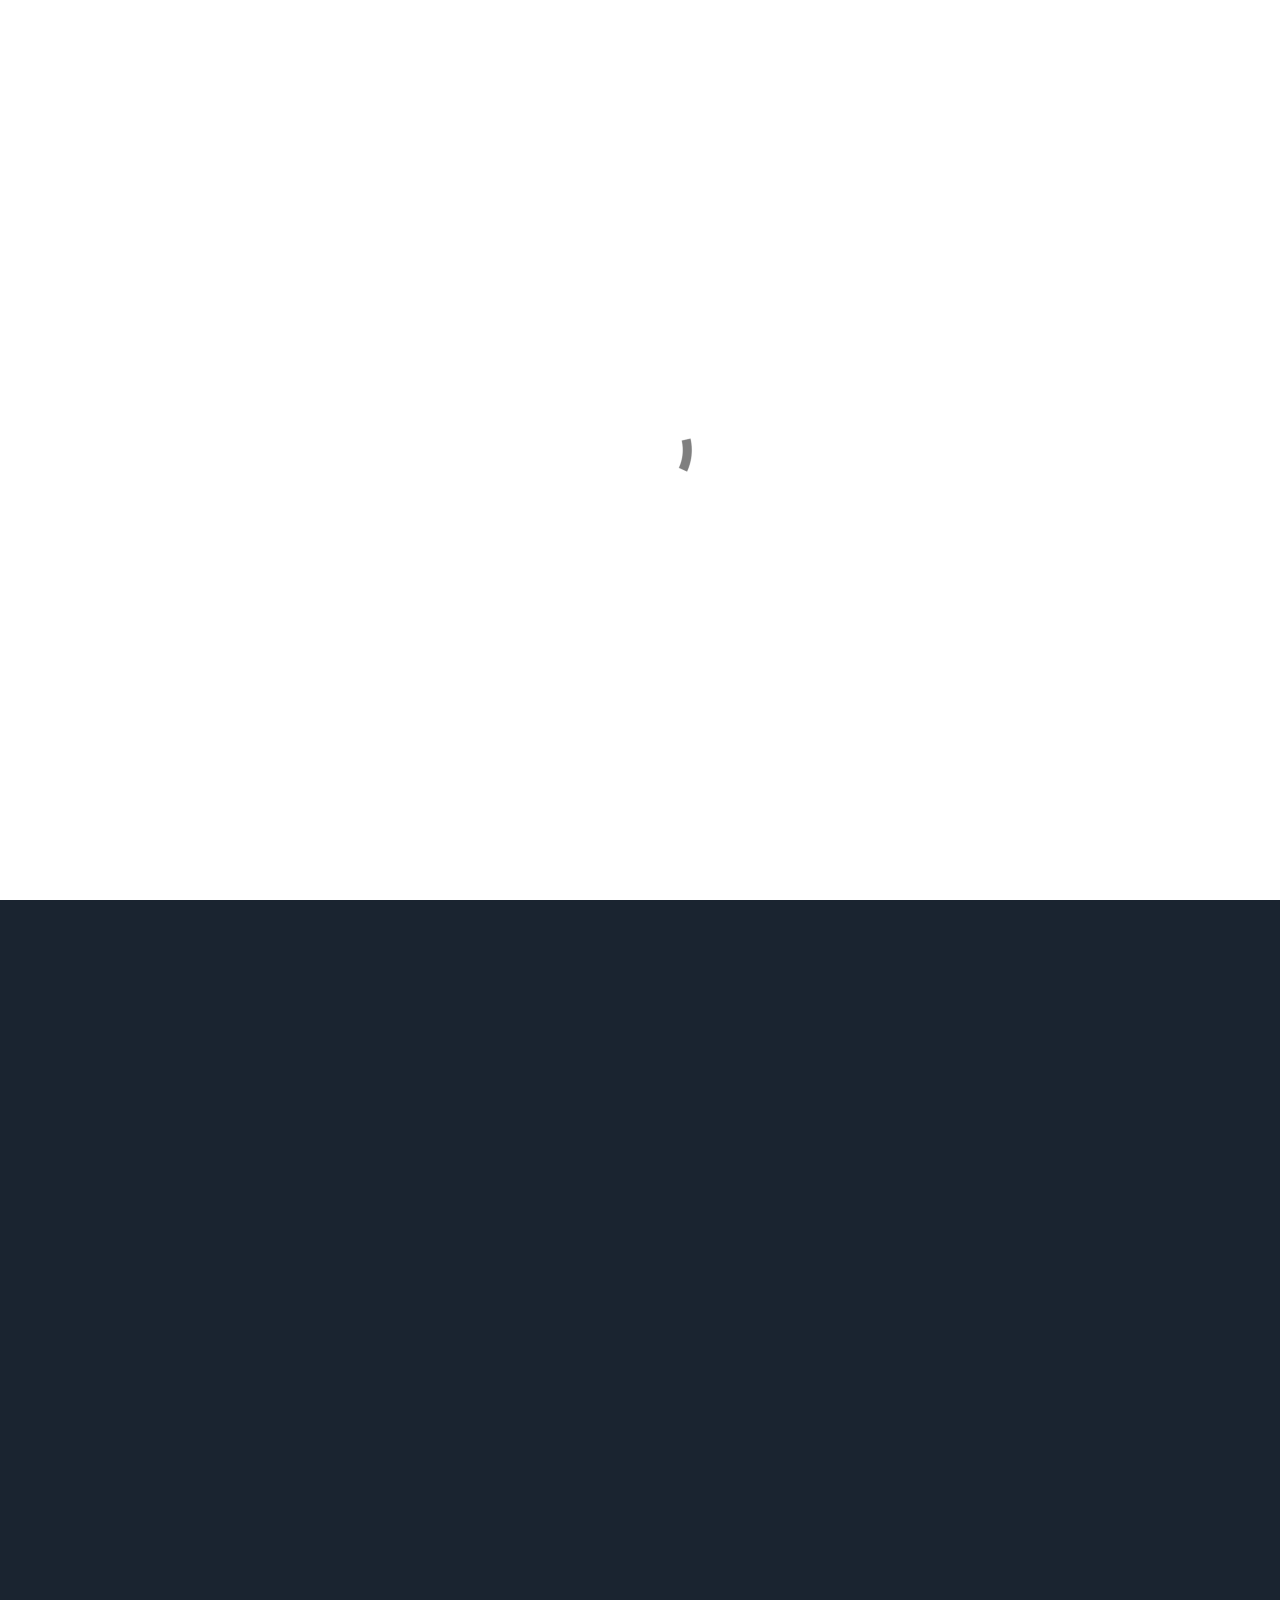
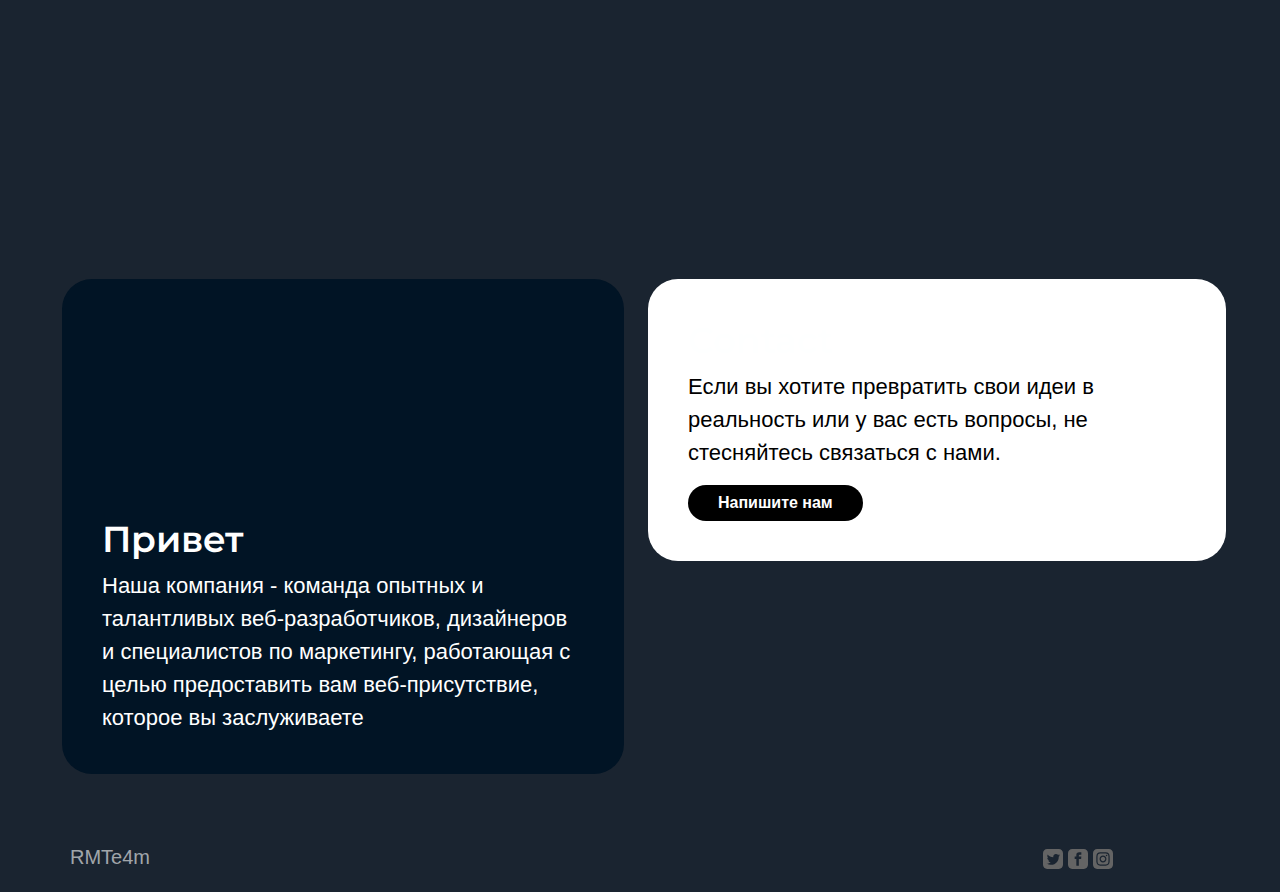
==== commit bd7e1830: "2.0.2" ====
--- a/index.html
+++ b/index.html
@@ -7,8 +7,6 @@
     <meta name="viewport" content="width=device-width, initial-scale=1.0, viewport-fit=cover">
 	<meta name="robots" content="index, follow">
     
-
-
 
 
 	<meta name="description" content="Создайте свой собственный веб-сайт с помощью нашей профессиональной веб-разработки. Мы предлагаем широкий спектр услуг по созданию и дизайну сайтов, включая мобильную адаптацию, оптимизацию для поисковых систем и пользовательский интерфейс. Наша команда опытных разработчиков готова помочь вам воплотить в жизнь вашу уникальную идею и создать эффективный и функциональный веб-сайт. Закажите свой новый сайт прямо сейчас и выделитесь среди конкурентов!">
@@ -37,17 +35,12 @@
 	<link color="#fff" rel="mask-icon" href="img/favicon/apple-icon-120x120.svg">
 
 	<link rel="shortcut icon" type="image/png" href="favicon.ico">
-
-
-
-
-
-    
-	<link rel="stylesheet" type="text/css" href="./css/bootstrap.min.css?3400">
-	<link rel="stylesheet" type="text/css" href="style.css?5628">
-	<link rel="stylesheet" type="text/css" href="./css/animate.min.css?1532">
+    
+	<link rel="stylesheet" type="text/css" href="./css/bootstrap.min.css?215">
+	<link rel="stylesheet" type="text/css" href="style.css?6023">
+	<link rel="stylesheet" type="text/css" href="./css/animate.min.css?7752">
 	<link href='https://fonts.googleapis.com/css?family=Montserrat&display=swap&subset=latin,latin-ext' rel='stylesheet' type='text/css'>
-    <title>Home</title>
+    <title>RMTe4m</title>
 
 
     
@@ -67,7 +60,7 @@
 <div class="page-container">
     
 <!-- bloc-1 -->
-<div class="bloc sticky-nav bgc-3726 d-bloc " id="bloc-1">
+<div class="bloc sticky-nav bgc-3726 d-bloc" id="bloc-1">
 	<div class="container bloc-no-padding">
 		<div class="row">
 			<div class="col ps-lg-3 pe-lg-3 ps-0 pe-0 ps-sm-2 pe-sm-2">
@@ -108,38 +101,38 @@
 <div class="bloc bgc-3726 d-bloc" id="bloc-1">
 	<div class="container bloc-lg">
 		<div class="row">
-			<div class="col-md-6 text-start">
-				<ul class="list-style list-unstyled">
-					<li>
-						<p class="p-style tc-3849 floating animated floating-hvr" data-appear-anim-style="floating">
+			<div class="col-md-6 col order-0 offset-0 ps-0 pe-0 text-start">
+				<ul class="list-style mb-5 ms-0 list-unstyled">
+					<li>
+						<p class="p-style tc-3849 floating animated floating-hvr text-center" data-appear-anim-style="floating">
 							Разработка
 						</p>
 					</li>
 					<li>
-						<p class="p-2-style tc-3849 animated floating" data-appear-anim-style="floating">
+						<p class="p-2-style tc-3849 animated floating text-center" data-appear-anim-style="floating">
 							UX/UI-дизайн
 						</p>
 					</li>
 					<li>
-						<p class="p-3-style tc-3849 animated floating" data-appear-anim-style="floating">
+						<p class="p-3-style tc-3849 animated floating text-center" data-appear-anim-style="floating">
 							Реклама, SEO
 						</p>
 					</li>
 					<li>
-						<p class="p-4-style tc-3849 animated floating" data-appear-anim-style="floating">
+						<p class="p-4-style tc-3849 animated floating text-center" data-appear-anim-style="floating">
 							Брендинг
 						</p>
 					</li>
 				</ul>
 			</div>
-			<div class="col-md-6 text-start">
+			<div class="col-md-6 ps-0 pe-0 text-start ">
 				<div class="form-group mb-3">
-					<p class="p-5-style tc-3849">
+					<p class="p-5-style tc-3849 text-center ms-md-5">
 						Наша страсть - воплощать ваши идеи в современные и функциональные онлайн-платформы<br>
 					</p>
 				</div>
 				<div class="form-group mb-3">
-					<p class="p-6-style tc-3849">
+					<p class="p-6-style tc-3849 text-center ms-md-5">
 						Мы - команда опытных и талантливых разработчиков, специализирующихся на создании уникальных и инновационных веб-сайтов.<br>
 					</p>
 				</div>
@@ -190,7 +183,7 @@
 				<div class="row">
 					<div class="d-flex col-sm-12 mb-4 pe-0 ps-0 mb-sm-3 col-md-12 mb-md-3 ps-sm-2 col-lg-6 mb-lg-0 pe-lg-3 ps-lg-3 pe-sm-2">
 						<div class="bento-box bgc-5341 primary-gradient">
-							<picture><source type="image/webp" srcset="img/lazyload-ph.png" data-srcset="img/Emojilo.webp"><img src="img/lazyload-ph.png" data-src="img/Emojilo.png" class="img-fluid mx-auto d-block avatar mb-4 img-emoji-style lazyload" alt="avatar@2x" width="175" height="175"></picture>
+							<picture><source type="image/webp" srcset="img/lazyload-ph.png" data-srcset="img/Emojilo.webp"><img src="img/lazyload-ph.png" data-src="img/Emojilo.png" class="img-fluid mx-auto d-block avatar mb-4 img-emoji-style lazyload" alt="avatar@2x" width="120" height="120"></picture>
 							<h3 class="tc-3849 box-heading">
 								Привет
 							</h3>
@@ -230,11 +223,11 @@
 			</div>
 			<div class="col-md-3 col-sm-3 col-4 text-start text-lg-center col-lg-8">
 				<div class="mt-lg-2 mt-md-2 mt-sm-1 mt-1 mb-0"><div class="social-link-bric text-end">
-<!-- <a href="https://twitter.com" class="twitter-link" target="_blank"><svg xmlns="http://www.w3.org/2000/svg" width="20" height="20" fill="#646464" viewBox="0 0 24 24" style="margin-left: 0px; margin-right: 0px;"><path d="M19 0h-14c-2.761 0-5 2.239-5 5v14c0 2.761 2.239 5 5 5h14c2.762 0 5-2.239 5-5v-14c0-2.761-2.238-5-5-5zm-.139 9.237c.209 4.617-3.234 9.765-9.33 9.765-1.854 0-3.579-.543-5.032-1.475 1.742.205 3.48-.278 4.86-1.359-1.437-.027-2.649-.976-3.066-2.28.515.098 1.021.069 1.482-.056-1.579-.317-2.668-1.739-2.633-3.26.442.246.949.394 1.486.411-1.461-.977-1.875-2.907-1.016-4.383 1.619 1.986 4.038 3.293 6.766 3.43-.479-2.053 1.08-4.03 3.199-4.03.943 0 1.797.398 2.395 1.037.748-.147 1.451-.42 2.086-.796-.246.767-.766 1.41-1.443 1.816.664-.08 1.297-.256 1.885-.517-.439.656-.996 1.234-1.639 1.697z"></path></svg></a>
-
-<a href="https://www.facebook.com" class="facebook-link" target="_blank"><svg xmlns="http://www.w3.org/2000/svg" width="20" height="20" fill="#646464" viewBox="0 0 24 24" style="margin-left: 0px; margin-right: 0px;"><path d="M19 0h-14c-2.761 0-5 2.239-5 5v14c0 2.761 2.239 5 5 5h14c2.762 0 5-2.239 5-5v-14c0-2.761-2.238-5-5-5zm-3 7h-1.924c-.615 0-1.076.252-1.076.889v1.111h3l-.238 3h-2.762v8h-3v-8h-2v-3h2v-1.923c0-2.022 1.064-3.077 3.461-3.077h2.539v3z"></path></svg></a>
-
-<a href="https://www.instagram.com" class="instagram-link" target="_blank"><svg xmlns="http://www.w3.org/2000/svg" width="20" height="20" fill="#646464" viewBox="0 0 24 24" style="margin-left: 0px; margin-right: 0px;"><path d="M15.233 5.488c-.843-.038-1.097-.046-3.233-.046s-2.389.008-3.232.046c-2.17.099-3.181 1.127-3.279 3.279-.039.844-.048 1.097-.048 3.233s.009 2.389.047 3.233c.099 2.148 1.106 3.18 3.279 3.279.843.038 1.097.047 3.233.047 2.137 0 2.39-.008 3.233-.046 2.17-.099 3.18-1.129 3.279-3.279.038-.844.046-1.097.046-3.233s-.008-2.389-.046-3.232c-.099-2.153-1.111-3.182-3.279-3.281zm-3.233 10.62c-2.269 0-4.108-1.839-4.108-4.108 0-2.269 1.84-4.108 4.108-4.108s4.108 1.839 4.108 4.108c0 2.269-1.839 4.108-4.108 4.108zm4.271-7.418c-.53 0-.96-.43-.96-.96s.43-.96.96-.96.96.43.96.96-.43.96-.96.96zm-1.604 3.31c0 1.473-1.194 2.667-2.667 2.667s-2.667-1.194-2.667-2.667c0-1.473 1.194-2.667 2.667-2.667s2.667 1.194 2.667 2.667zm4.333-12h-14c-2.761 0-5 2.239-5 5v14c0 2.761 2.239 5 5 5h14c2.762 0 5-2.239 5-5v-14c0-2.761-2.238-5-5-5zm.952 15.298c-.132 2.909-1.751 4.521-4.653 4.654-.854.039-1.126.048-3.299.048s-2.444-.009-3.298-.048c-2.908-.133-4.52-1.748-4.654-4.654-.039-.853-.048-1.125-.048-3.298 0-2.172.009-2.445.048-3.298.134-2.908 1.748-4.521 4.654-4.653.854-.04 1.125-.049 3.298-.049s2.445.009 3.299.048c2.908.133 4.523 1.751 4.653 4.653.039.854.048 1.127.048 3.299 0 2.173-.009 2.445-.048 3.298z"></path></svg></a> -->
+<a href="https://twitter.com/blocsapp" class="twitter-link" target="_blank"><svg xmlns="http://www.w3.org/2000/svg" width="20" height="20" fill="#646464" viewBox="0 0 24 24" style="margin-left: 0px; margin-right: 0px;"><path d="M19 0h-14c-2.761 0-5 2.239-5 5v14c0 2.761 2.239 5 5 5h14c2.762 0 5-2.239 5-5v-14c0-2.761-2.238-5-5-5zm-.139 9.237c.209 4.617-3.234 9.765-9.33 9.765-1.854 0-3.579-.543-5.032-1.475 1.742.205 3.48-.278 4.86-1.359-1.437-.027-2.649-.976-3.066-2.28.515.098 1.021.069 1.482-.056-1.579-.317-2.668-1.739-2.633-3.26.442.246.949.394 1.486.411-1.461-.977-1.875-2.907-1.016-4.383 1.619 1.986 4.038 3.293 6.766 3.43-.479-2.053 1.08-4.03 3.199-4.03.943 0 1.797.398 2.395 1.037.748-.147 1.451-.42 2.086-.796-.246.767-.766 1.41-1.443 1.816.664-.08 1.297-.256 1.885-.517-.439.656-.996 1.234-1.639 1.697z"></path></svg></a>
+
+<a href="https://www.facebook.com/cazoobi" class="facebook-link" target="_blank"><svg xmlns="http://www.w3.org/2000/svg" width="20" height="20" fill="#646464" viewBox="0 0 24 24" style="margin-left: 0px; margin-right: 0px;"><path d="M19 0h-14c-2.761 0-5 2.239-5 5v14c0 2.761 2.239 5 5 5h14c2.762 0 5-2.239 5-5v-14c0-2.761-2.238-5-5-5zm-3 7h-1.924c-.615 0-1.076.252-1.076.889v1.111h3l-.238 3h-2.762v8h-3v-8h-2v-3h2v-1.923c0-2.022 1.064-3.077 3.461-3.077h2.539v3z"></path></svg></a>
+
+<a href="https://www.instagram.com/cazoobi" class="instagram-link" target="_blank"><svg xmlns="http://www.w3.org/2000/svg" width="20" height="20" fill="#646464" viewBox="0 0 24 24" style="margin-left: 0px; margin-right: 0px;"><path d="M15.233 5.488c-.843-.038-1.097-.046-3.233-.046s-2.389.008-3.232.046c-2.17.099-3.181 1.127-3.279 3.279-.039.844-.048 1.097-.048 3.233s.009 2.389.047 3.233c.099 2.148 1.106 3.18 3.279 3.279.843.038 1.097.047 3.233.047 2.137 0 2.39-.008 3.233-.046 2.17-.099 3.18-1.129 3.279-3.279.038-.844.046-1.097.046-3.233s-.008-2.389-.046-3.232c-.099-2.153-1.111-3.182-3.279-3.281zm-3.233 10.62c-2.269 0-4.108-1.839-4.108-4.108 0-2.269 1.84-4.108 4.108-4.108s4.108 1.839 4.108 4.108c0 2.269-1.839 4.108-4.108 4.108zm4.271-7.418c-.53 0-.96-.43-.96-.96s.43-.96.96-.96.96.43.96.96-.43.96-.96.96zm-1.604 3.31c0 1.473-1.194 2.667-2.667 2.667s-2.667-1.194-2.667-2.667c0-1.473 1.194-2.667 2.667-2.667s2.667 1.194 2.667 2.667zm4.333-12h-14c-2.761 0-5 2.239-5 5v14c0 2.761 2.239 5 5 5h14c2.762 0 5-2.239 5-5v-14c0-2.761-2.238-5-5-5zm.952 15.298c-.132 2.909-1.751 4.521-4.653 4.654-.854.039-1.126.048-3.299.048s-2.444-.009-3.298-.048c-2.908-.133-4.52-1.748-4.654-4.654-.039-.853-.048-1.125-.048-3.298 0-2.172.009-2.445.048-3.298.134-2.908 1.748-4.521 4.654-4.653.854-.04 1.125-.049 3.298-.049s2.445.009 3.299.048c2.908.133 4.523 1.751 4.653 4.653.039.854.048 1.127.048 3.299 0 2.173-.009 2.445-.048 3.298z"></path></svg></a>
 
 
 
@@ -257,10 +250,10 @@
 
 
 <!-- Additional JS -->
-<script src="./js/bootstrap.bundle.min.js?4355"></script>
-<script src="./js/blocs.min.js?4643"></script>
+<script src="./js/bootstrap.bundle.min.js?6861"></script>
+<script src="./js/blocs.min.js?6733"></script>
 <script src="./js/lazysizes.min.js" defer></script>
-<script src="./js/scrollFX.js?5568"></script>
+<script src="./js/scrollFX.js?1783"></script>
 <!-- Additional JS END -->
 
 
--- a/style.css
+++ b/style.css
@@ -815,6 +815,24 @@
 	.navbar-logo{
 		font-size:18px;
 	}
-	
-}
-
+	.p-style{
+		font-size:24px;
+	}
+	.p-2-style{
+		font-size:24px;
+	}
+	.p-3-style{
+		font-size:24px;
+	}
+	.p-4-style{
+		font-size:24px;
+	}
+	.p-5-style{
+		font-size:16px;
+	}
+	.p-6-style{
+		font-size:14px;
+	}
+	
+}
+
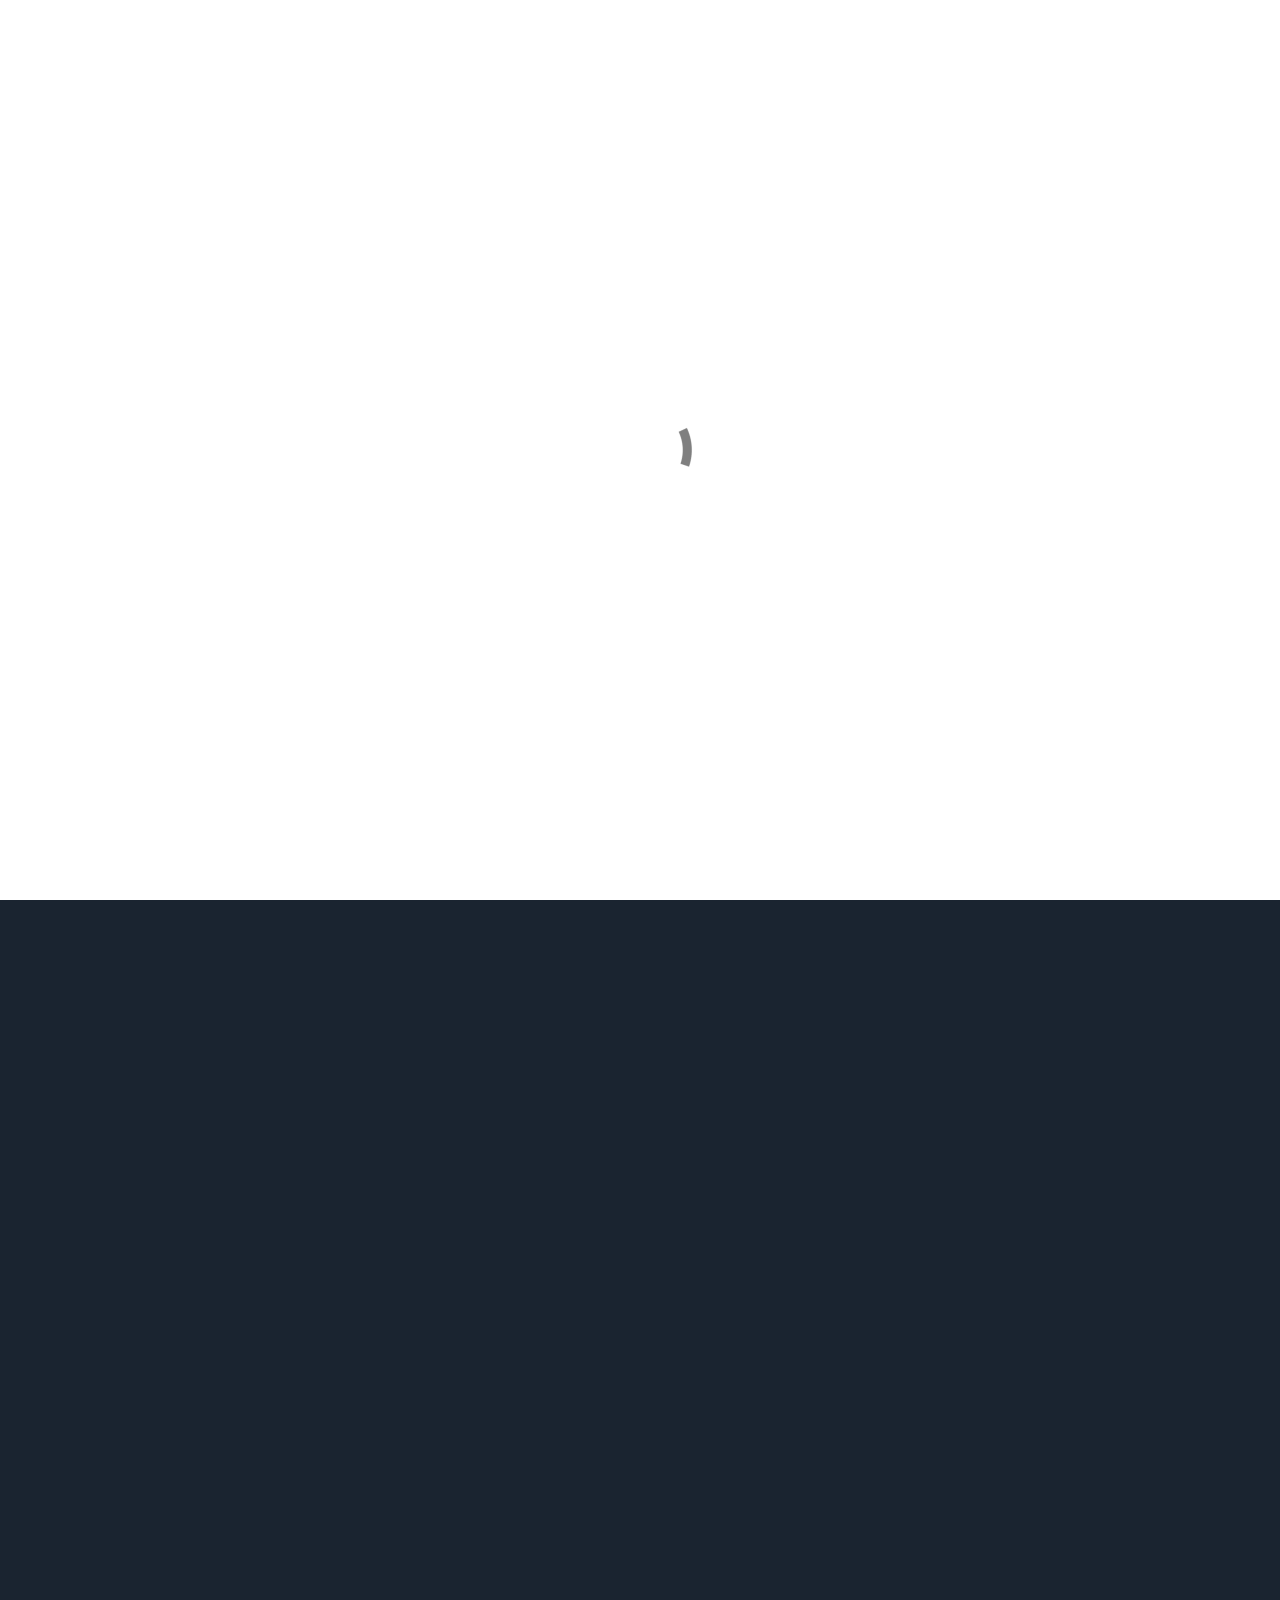
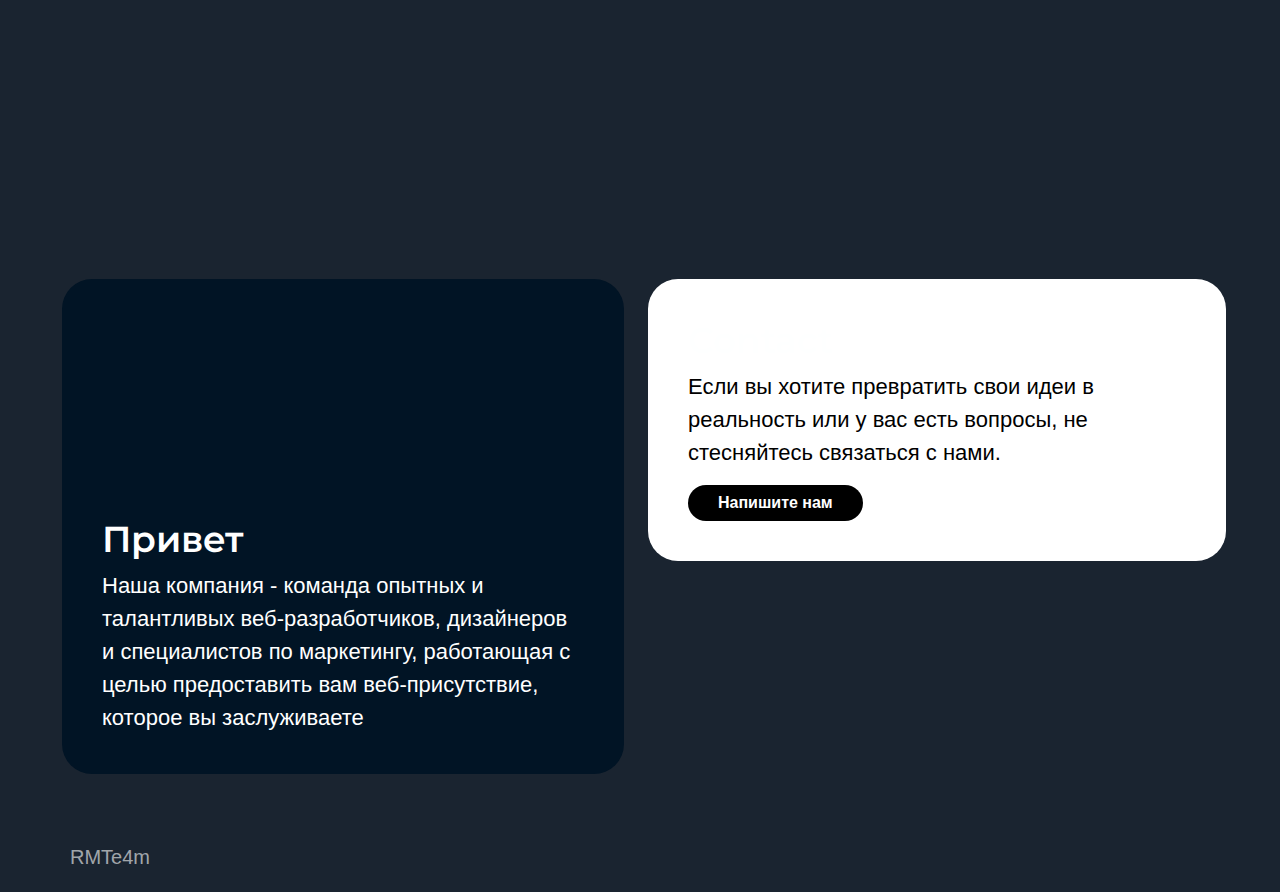
==== commit ae40c2fb: "2.0.3" ====
--- a/index.html
+++ b/index.html
@@ -1,46 +1,19 @@
 <!doctype html>
-<html>
+<html lang="ru">
 <head>
     <meta charset="utf-8">
-    <meta name="keywords" content="">
-    <meta name="description" content="">
+    <meta name="keywords" content="разработка сайтов, веб-разработка, создание сайтов, дизайн сайтов, веб-дизайн, интернет-проекты ">
+    <meta name="description" content="Наша Компания предоставляет высококачественные услуги по разработке сайтов. Мы создаем уникальные и современные веб-сайты, сочетающие функциональность и дизайн. Закажите разработку сайта уже сегодня!
+">
     <meta name="viewport" content="width=device-width, initial-scale=1.0, viewport-fit=cover">
 	<meta name="robots" content="index, follow">
-    
-
-
-	<meta name="description" content="Создайте свой собственный веб-сайт с помощью нашей профессиональной веб-разработки. Мы предлагаем широкий спектр услуг по созданию и дизайну сайтов, включая мобильную адаптацию, оптимизацию для поисковых систем и пользовательский интерфейс. Наша команда опытных разработчиков готова помочь вам воплотить в жизнь вашу уникальную идею и создать эффективный и функциональный веб-сайт. Закажите свой новый сайт прямо сейчас и выделитесь среди конкурентов!">
-	<meta name="p:domain_verify" content="6be5b421e99a1448b166b4dd6027c4ae"/>
-
-	<meta http-equiv="cache-control" content="no-cache">
-	<meta http-equiv="expires" content="0">
-
-	<link rel="apple-touch-icon" sizes="57x57" href="img/favicon/apple-icon-57x57.png">
-	<link rel="apple-touch-icon" sizes="60x60" href="img/favicon/apple-icon-60x60.png">
-	<link rel="apple-touch-icon" sizes="72x72" href="img/favicon/apple-icon-72x72.png">
-	<link rel="apple-touch-icon" sizes="76x76" href="img/favicon/apple-icon-76x76.png">
-	<link rel="apple-touch-icon" sizes="114x114" href="img/favicon/apple-icon-114x114.png">
-	<link rel="apple-touch-icon" sizes="120x120" href="img/favicon/apple-icon-120x120.png">
-	<link rel="apple-touch-icon" sizes="144x144" href="img/favicon/apple-icon-144x144.png">
-	<link rel="apple-touch-icon" sizes="152x152" href="img/favicon/apple-icon-152x152.png">
-	<link rel="apple-touch-icon" sizes="180x180" href="img/favicon/apple-icon-180x180.png">
-	<link rel="icon" type="image/png" sizes="192x192"  href="img/favicon/android-icon-192x192.png">
-	<link rel="icon" type="image/png" sizes="32x32" href="img/favicon/favicon-32x32.png">
-	<link rel="icon" type="image/png" sizes="96x96" href="img/favicon/favicon-96x96.png">
-	<link rel="icon" type="image/png" sizes="16x16" href="img/favicon/favicon-16x16.png">
-	<link rel="manifest" href="img/favicon/manifest.json">
-	<meta name="msapplication-TileColor" content="#ffffff">
-	<meta name="msapplication-TileImage" content="img/favicon/ms-icon-144x144.png">
-	<meta name="theme-color" content="#ffffff">
-	<link color="#fff" rel="mask-icon" href="img/favicon/apple-icon-120x120.svg">
-
-	<link rel="shortcut icon" type="image/png" href="favicon.ico">
-    
-	<link rel="stylesheet" type="text/css" href="./css/bootstrap.min.css?215">
-	<link rel="stylesheet" type="text/css" href="style.css?6023">
-	<link rel="stylesheet" type="text/css" href="./css/animate.min.css?7752">
+    <link rel="shortcut icon" type="image/png" href="favicon.png">
+    
+	<link rel="stylesheet" type="text/css" href="./css/bootstrap.min.css?3450">
+	<link rel="stylesheet" type="text/css" href="style.css?3813">
+	<link rel="stylesheet" type="text/css" href="./css/animate.min.css?786">
 	<link href='https://fonts.googleapis.com/css?family=Montserrat&display=swap&subset=latin,latin-ext' rel='stylesheet' type='text/css'>
-    <title>RMTe4m</title>
+    <title>Разработка Сайтов: Профессиональные Веб-решения | RMTE4m</title>
 
 
     
@@ -66,23 +39,23 @@
 			<div class="col ps-lg-3 pe-lg-3 ps-0 pe-0 ps-sm-2 pe-sm-2">
 				<nav class="navbar navbar-light row navbar-expand-md" role="navigation">
 					<div class="container-fluid ">
-						<a class="navbar-brand brand ltc-3849" href="./">RMTe4m</a>
+						<a class="navbar-brand img-protected brand ltc-3849" href="./">RMTe4m</a>
 						<button id="nav-toggle" type="button" class="ui-navbar-toggler navbar-toggler border-0 p-0 ms-auto" aria-expanded="false" aria-label="Toggle navigation" data-bs-toggle="collapse" data-bs-target=".navbar-18508">
 							<span class="navbar-toggler-icon"><svg height="32" viewBox="0 0 32 32" width="32"><path class="svg-menu-icon" d="m2 9h28m-28 7h28m-28 7h28"></path></svg></span>
 						</button>
 						<div class="collapse navbar-collapse navbar-18508">
 								<ul class="site-navigation nav navbar-nav ms-auto">
 									<li class="nav-item">
-										<a href="./prorj1/index.html" class="nav-link a-btn">Разработка</a>
-									</li>
-									<li class="nav-item">
-										<a href="./proj2/index.html" class="nav-link a-btn">UX/UI-дизайн</a>
-									</li>
-									<li class="nav-item">
-										<a href="./proj3/index.html" class="nav-link a-btn">SEO</a>
-									</li>
-									<li class="nav-item">
-										<a href="./proj4/index.html" class="nav-link a-btn">Брендинг</a>
+										<a href="./development/index.html" class="nav-link a-btn">Разработка</a>
+									</li>
+									<li class="nav-item">
+										<a href="./ux-ui-design/index.html" class="nav-link a-btn">UX/UI-дизайн</a>
+									</li>
+									<li class="nav-item">
+										<a href="./seo/index.html" class="nav-link a-btn">SEO</a>
+									</li>
+									<li class="nav-item">
+										<a href="./branding/index.html" class="nav-link a-btn">Брендинг</a>
 									</li>
 									<li class="nav-item">
 										<a href="./contact/index.html" class="nav-link a-btn">Контакты</a>
@@ -104,7 +77,7 @@
 			<div class="col-md-6 col order-0 offset-0 ps-0 pe-0 text-start">
 				<ul class="list-style mb-5 ms-0 list-unstyled">
 					<li>
-						<p class="p-style tc-3849 floating animated floating-hvr text-center" data-appear-anim-style="floating">
+						<p class="p-style tc-3849 floating animated floating-hvr text-center " data-appear-anim-style="floating">
 							Разработка
 						</p>
 					</li>
@@ -125,7 +98,7 @@
 					</li>
 				</ul>
 			</div>
-			<div class="col-md-6 ps-0 pe-0 text-start ">
+			<div class="col-md-6 ps-0 pe-0 text-start">
 				<div class="form-group mb-3">
 					<p class="p-5-style tc-3849 text-center ms-md-5">
 						Наша страсть - воплощать ваши идеи в современные и функциональные онлайн-платформы<br>
@@ -150,28 +123,28 @@
 				<div class="bento-box bg-img-box text-start box-bg-1 scroll-fx-right-in-fade">
 					<h3 class="box-heading gradient-heading">
 						Разработка<br>
-					</h3><a href="./prorj1/"><img src="img/lazyload-ph.png" data-src="img/arrow.svg" class="img-fluid mx-auto d-block arrow-btn img-style lazyload" alt="arrow" data-bs-placement="top" data-bs-toggle="tooltip" title="View Project." width="60" height="60"></a>
+					</h3><a href="./development/"><img src="img/lazyload-ph.png" data-src="img/arrow.svg" class="img-fluid img-protected mx-auto d-block arrow-btn img-style lazyload" alt="arrow" data-bs-placement="top" data-bs-toggle="tooltip" title="View Project." width="60" height="60"></a>
 				</div>
 			</div>
 			<div class="col-md-6 text-md-start mb-4 col-lg-6 text-sm-start text-start pe-0 ps-0 col-sm-6 pe-sm-2 ps-sm-2 mb-sm-3 mb-lg-4 ps-lg-3 pe-lg-3">
 				<div class="bento-box bg-img-box box-bg-2 scroll-fx-left-in-fade">
 					<h3 class="box-heading gradient-heading">
 						UX/UI-дизайн<br>
-					</h3><a href="./proj2/"><img src="img/lazyload-ph.png" data-src="img/arrow.svg" class="img-fluid mx-auto d-block arrow-btn img-bloc-0-style lazyload" alt="arrow" data-bs-placement="top" data-bs-toggle="tooltip" title="View Project." width="60" height="60"></a>
+					</h3><a href="./ux-ui-design/"><img src="img/lazyload-ph.png" data-src="img/arrow.svg" class="img-fluid img-protected mx-auto d-block arrow-btn img-bloc-0-style lazyload" alt="arrow" data-bs-placement="top" data-bs-toggle="tooltip" title="View Project." width="60" height="60"></a>
 				</div>
 			</div>
 			<div class="col-md-6 text-md-start mb-4 col-lg-6 text-sm-start text-start pe-0 ps-0 col-sm-6 pe-sm-2 ps-sm-2 mb-sm-3 ps-lg-3 pe-lg-3 mb-lg-4">
 				<div class="bento-box bg-img-box box-bg-3 none scroll-fx-right-in-fade">
 					<h3 class="box-heading gradient-heading">
 						Брендинг
-					</h3><a href="./proj3/"><img src="img/lazyload-ph.png" data-src="img/arrow.svg" class="img-fluid mx-auto d-block arrow-btn img-3-style lazyload" alt="arrow" data-bs-placement="top" data-bs-toggle="tooltip" title="View Project." width="60" height="60"></a>
+					</h3><a href="./seo/"><img src="img/lazyload-ph.png" data-src="img/arrow.svg" class="img-fluid img-protected mx-auto d-block arrow-btn img-3-style lazyload" alt="arrow" data-bs-placement="top" data-bs-toggle="tooltip" title="View Project." width="60" height="60"></a>
 				</div>
 			</div>
 			<div class="col-md-6 text-md-start mb-4 col-lg-6 text-sm-start text-start pe-0 ps-0 col-sm-6 pe-sm-2 ps-sm-2 mb-sm-2 ps-lg-3 pe-lg-3 mb-lg-4">
 				<div class="bento-box bg-img-box box-bg-4 none scroll-fx-left-in-fade">
 					<h3 class="box-heading gradient-heading">
 						Реклама, SEO
-					</h3><a href="./proj4/"><img src="img/lazyload-ph.png" data-src="img/arrow.svg" class="img-fluid mx-auto d-block arrow-btn img-4-style lazyload" alt="arrow" data-bs-placement="top" data-bs-toggle="tooltip" title="View Project." width="60" height="60"></a>
+					</h3><a href="./branding/"><img src="img/lazyload-ph.png" data-src="img/arrow.svg" class="img-fluid img-protected mx-auto d-block arrow-btn img-4-style lazyload" alt="arrow" data-bs-placement="top" data-bs-toggle="tooltip" title="View Project." width="60" height="60"></a>
 				</div>
 			</div>
 			<div class="text-center text-md-start col-lg-12 col-md-12 mt-3 mt-sm-4 pe-0 ps-0 mt-md-4 ps-sm-2 pe-sm-2">
@@ -183,7 +156,7 @@
 				<div class="row">
 					<div class="d-flex col-sm-12 mb-4 pe-0 ps-0 mb-sm-3 col-md-12 mb-md-3 ps-sm-2 col-lg-6 mb-lg-0 pe-lg-3 ps-lg-3 pe-sm-2">
 						<div class="bento-box bgc-5341 primary-gradient">
-							<picture><source type="image/webp" srcset="img/lazyload-ph.png" data-srcset="img/Emojilo.webp"><img src="img/lazyload-ph.png" data-src="img/Emojilo.png" class="img-fluid mx-auto d-block avatar mb-4 img-emoji-style lazyload" alt="avatar@2x" width="120" height="120"></picture>
+							<picture><source type="image/webp" srcset="img/lazyload-ph.png" data-srcset="img/Emojilo.webp"><img src="img/lazyload-ph.png" data-src="img/Emojilo.png" class="img-fluid img-protected mx-auto d-block avatar mb-4 img-emoji-style lazyload" alt="avatar@2x" width="175" height="175"></picture>
 							<h3 class="tc-3849 box-heading">
 								Привет
 							</h3>
@@ -221,24 +194,6 @@
 			<div class="col-lg-3 col-md-3 col-sm-3 col-4 text-start">
 				<a href="./" class="a-btn a-block navbar-logo mt-lg-1 mt-md-1 text-lg-left">RMTe4m<br></a>
 			</div>
-			<div class="col-md-3 col-sm-3 col-4 text-start text-lg-center col-lg-8">
-				<div class="mt-lg-2 mt-md-2 mt-sm-1 mt-1 mb-0"><div class="social-link-bric text-end">
-<a href="https://twitter.com/blocsapp" class="twitter-link" target="_blank"><svg xmlns="http://www.w3.org/2000/svg" width="20" height="20" fill="#646464" viewBox="0 0 24 24" style="margin-left: 0px; margin-right: 0px;"><path d="M19 0h-14c-2.761 0-5 2.239-5 5v14c0 2.761 2.239 5 5 5h14c2.762 0 5-2.239 5-5v-14c0-2.761-2.238-5-5-5zm-.139 9.237c.209 4.617-3.234 9.765-9.33 9.765-1.854 0-3.579-.543-5.032-1.475 1.742.205 3.48-.278 4.86-1.359-1.437-.027-2.649-.976-3.066-2.28.515.098 1.021.069 1.482-.056-1.579-.317-2.668-1.739-2.633-3.26.442.246.949.394 1.486.411-1.461-.977-1.875-2.907-1.016-4.383 1.619 1.986 4.038 3.293 6.766 3.43-.479-2.053 1.08-4.03 3.199-4.03.943 0 1.797.398 2.395 1.037.748-.147 1.451-.42 2.086-.796-.246.767-.766 1.41-1.443 1.816.664-.08 1.297-.256 1.885-.517-.439.656-.996 1.234-1.639 1.697z"></path></svg></a>
-
-<a href="https://www.facebook.com/cazoobi" class="facebook-link" target="_blank"><svg xmlns="http://www.w3.org/2000/svg" width="20" height="20" fill="#646464" viewBox="0 0 24 24" style="margin-left: 0px; margin-right: 0px;"><path d="M19 0h-14c-2.761 0-5 2.239-5 5v14c0 2.761 2.239 5 5 5h14c2.762 0 5-2.239 5-5v-14c0-2.761-2.238-5-5-5zm-3 7h-1.924c-.615 0-1.076.252-1.076.889v1.111h3l-.238 3h-2.762v8h-3v-8h-2v-3h2v-1.923c0-2.022 1.064-3.077 3.461-3.077h2.539v3z"></path></svg></a>
-
-<a href="https://www.instagram.com/cazoobi" class="instagram-link" target="_blank"><svg xmlns="http://www.w3.org/2000/svg" width="20" height="20" fill="#646464" viewBox="0 0 24 24" style="margin-left: 0px; margin-right: 0px;"><path d="M15.233 5.488c-.843-.038-1.097-.046-3.233-.046s-2.389.008-3.232.046c-2.17.099-3.181 1.127-3.279 3.279-.039.844-.048 1.097-.048 3.233s.009 2.389.047 3.233c.099 2.148 1.106 3.18 3.279 3.279.843.038 1.097.047 3.233.047 2.137 0 2.39-.008 3.233-.046 2.17-.099 3.18-1.129 3.279-3.279.038-.844.046-1.097.046-3.233s-.008-2.389-.046-3.232c-.099-2.153-1.111-3.182-3.279-3.281zm-3.233 10.62c-2.269 0-4.108-1.839-4.108-4.108 0-2.269 1.84-4.108 4.108-4.108s4.108 1.839 4.108 4.108c0 2.269-1.839 4.108-4.108 4.108zm4.271-7.418c-.53 0-.96-.43-.96-.96s.43-.96.96-.96.96.43.96.96-.43.96-.96.96zm-1.604 3.31c0 1.473-1.194 2.667-2.667 2.667s-2.667-1.194-2.667-2.667c0-1.473 1.194-2.667 2.667-2.667s2.667 1.194 2.667 2.667zm4.333-12h-14c-2.761 0-5 2.239-5 5v14c0 2.761 2.239 5 5 5h14c2.762 0 5-2.239 5-5v-14c0-2.761-2.238-5-5-5zm.952 15.298c-.132 2.909-1.751 4.521-4.653 4.654-.854.039-1.126.048-3.299.048s-2.444-.009-3.298-.048c-2.908-.133-4.52-1.748-4.654-4.654-.039-.853-.048-1.125-.048-3.298 0-2.172.009-2.445.048-3.298.134-2.908 1.748-4.521 4.654-4.653.854-.04 1.125-.049 3.298-.049s2.445.009 3.299.048c2.908.133 4.523 1.751 4.653 4.653.039.854.048 1.127.048 3.299 0 2.173-.009 2.445-.048 3.298z"></path></svg></a>
-
-
-
-
-
-
-
-
-</div>
-				</div>
-			</div>
 		</div>
 	</div>
 </div>
@@ -250,10 +205,10 @@
 
 
 <!-- Additional JS -->
-<script src="./js/bootstrap.bundle.min.js?6861"></script>
-<script src="./js/blocs.min.js?6733"></script>
+<script src="./js/bootstrap.bundle.min.js?1452"></script>
+<script src="./js/blocs.min.js?4621"></script>
 <script src="./js/lazysizes.min.js" defer></script>
-<script src="./js/scrollFX.js?1783"></script>
+<script src="./js/scrollFX.js?5298"></script>
 <!-- Additional JS END -->
 
 
--- a/style.css
+++ b/style.css
@@ -1,7 +1,6 @@
 /*-----------------------------------------------------------------------------------
 	RMTe4m
-	About: A shiny new Blocs website.
-	Author: Norman Sheeran
+	Author: Ivan Sev
 	Version: 1.0
 	Built with Blocs
 -----------------------------------------------------------------------------------*/
@@ -658,9 +657,6 @@
 /* Bloc image backgrounds */
 
 
-/* = Custom Bric Data
--------------------------------------------------------------- */
-
 
 
 /* = Bloc Padding Multi Breakpoint
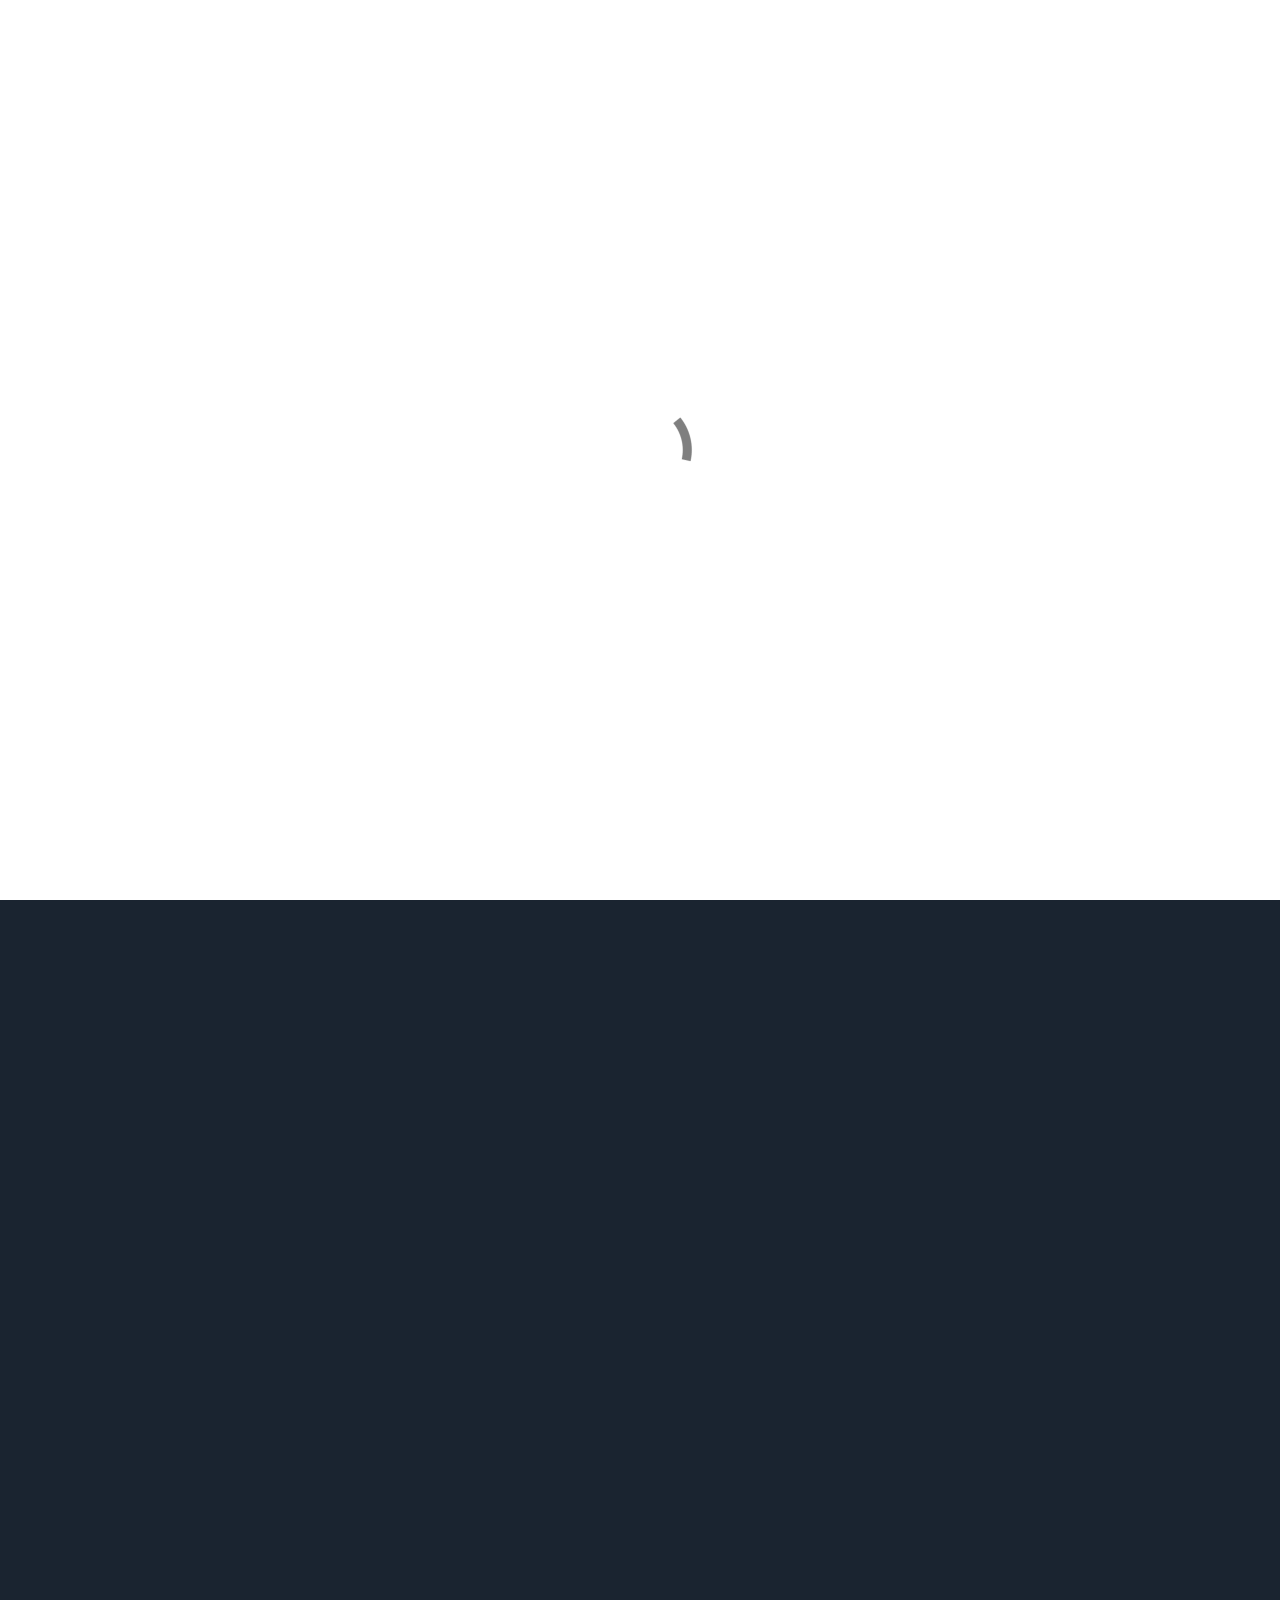
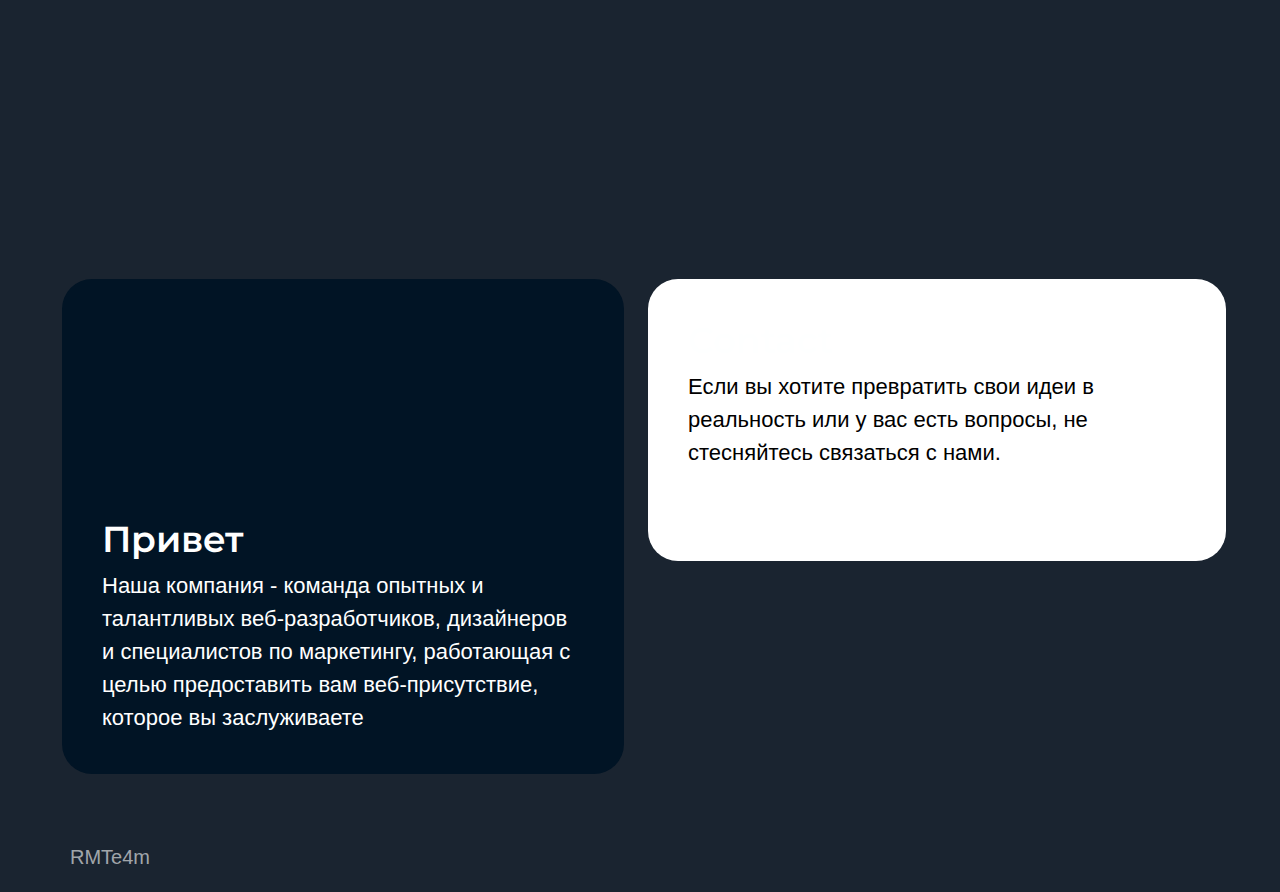
==== commit 30e35d96: "2.0.2" ====
--- a/index.html
+++ b/index.html
@@ -57,9 +57,9 @@
 									<li class="nav-item">
 										<a href="./branding/index.html" class="nav-link a-btn">Брендинг</a>
 									</li>
-									<li class="nav-item">
+									<!-- <li class="nav-item">
 										<a href="./contact/index.html" class="nav-link a-btn">Контакты</a>
-									</li>
+									</li> -->
 								</ul>
 							</div>
 					</div>
@@ -172,7 +172,8 @@
 							</h3>
 							<p class="tc-2190 box-info">
 								Если вы хотите превратить свои идеи в реальность или у вас есть вопросы, не стесняйтесь связаться с нами.<br>
-							</p><a href="./contact/" class="btn btn-rd box-btn fill-mob-btn btn-c-2190">Напишите нам<br></a>
+							</p>
+							<!-- <a href="./contact/" class="btn btn-rd box-btn fill-mob-btn btn-c-2190">Напишите нам<br></a> -->
 						</div>
 					</div>
 				</div>
